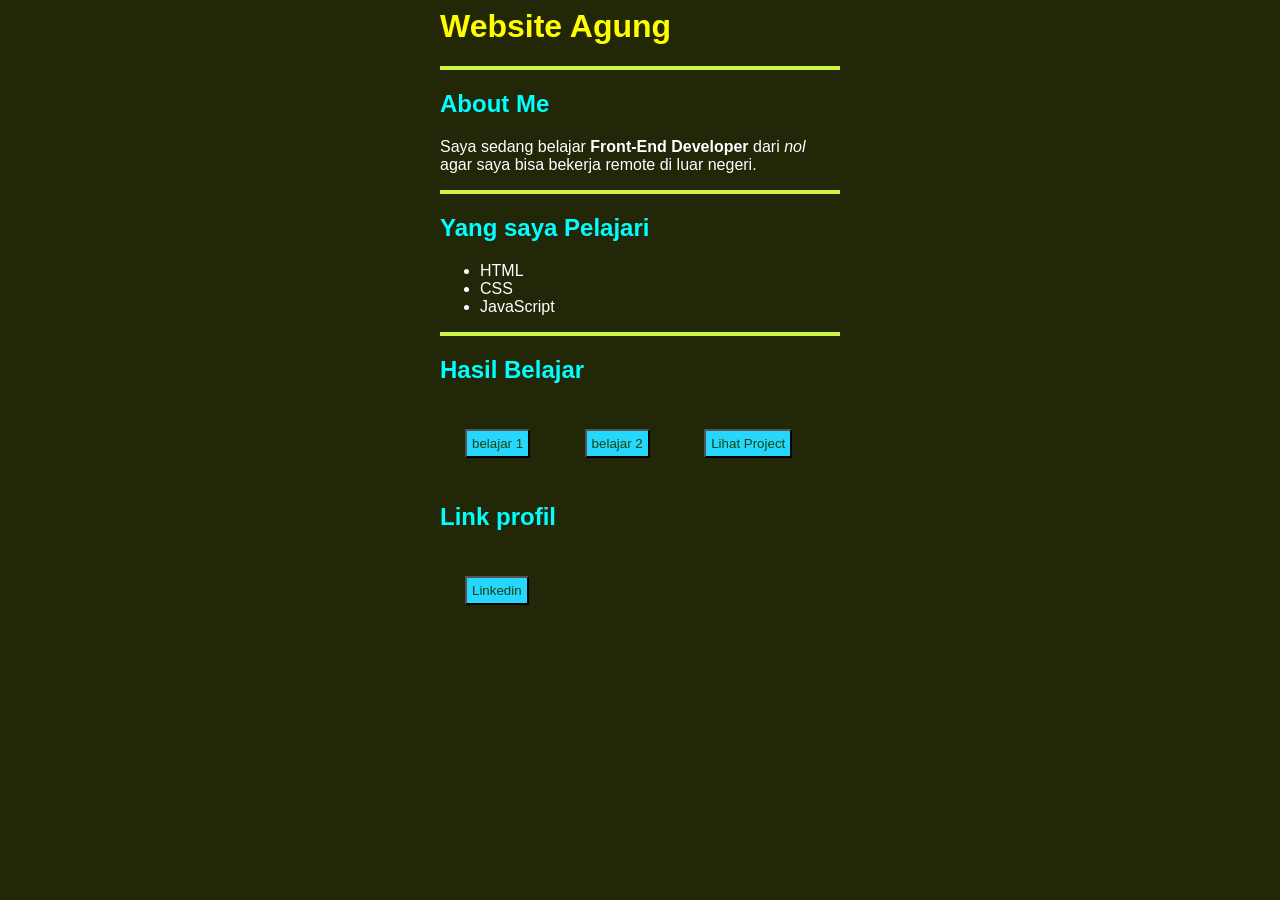
==== index.html @ 0f2c5092 "set bio sebagai homepage" ====
<html><head>
	<title> Website Agung</title>
	<style>
		body {
			background-color: rgb(34, 39, 8);
			color: white;
			font-family: arial,sans-serif;
		}
		.container {
    max-width: 400px;
    margin: auto;
		}
		h1 {
			color: yellow;
		}
		h2 { 
			color: cyan;
		}
		button {
			background-color: rgb(37, 215, 255);
			color: rgb(35, 35, 37);
			padding: 5px;
			margin: 25px;
		}
		hr {
			border: 2px solid rgb(204, 245, 66);
		}
		a {
			color: rgb(23, 67, 8);
			text-decoration: none;
		}
	</style>
</head>
<body>
	<div class="container">
	<h1> Website Agung</h1>
	<hr>
	<h2> About Me</h2>
	<p> 
		Saya sedang belajar <b>Front-End Developer</b> dari <i>nol</i> <br>
    agar saya bisa bekerja remote di luar negeri.
	</p>	
<hr>
<h2>Yang saya Pelajari</h2>
<ul>
	<li>HTML</li>
	<li>CSS</li>
	<li>JavaScript</li>
</ul>
<hr>
<h2> Hasil Belajar</h2>
<button> <a href="index.html" target="_blank">belajar 1 </a>
</a> </button>
<button> <a href="list.html" target="_blank">belajar 2 </a>
</a> </button>
<button> <a href="project.html" target="_blank">Lihat Project </a>
</a> </button>
<h2> Link profil</h2>
<button> <a href="https://www.linkedin.com/in/agung-nur-iman-21a3a687/" target="_blank"> Linkedin</a> </button>
	 
	</div>

</body></html>
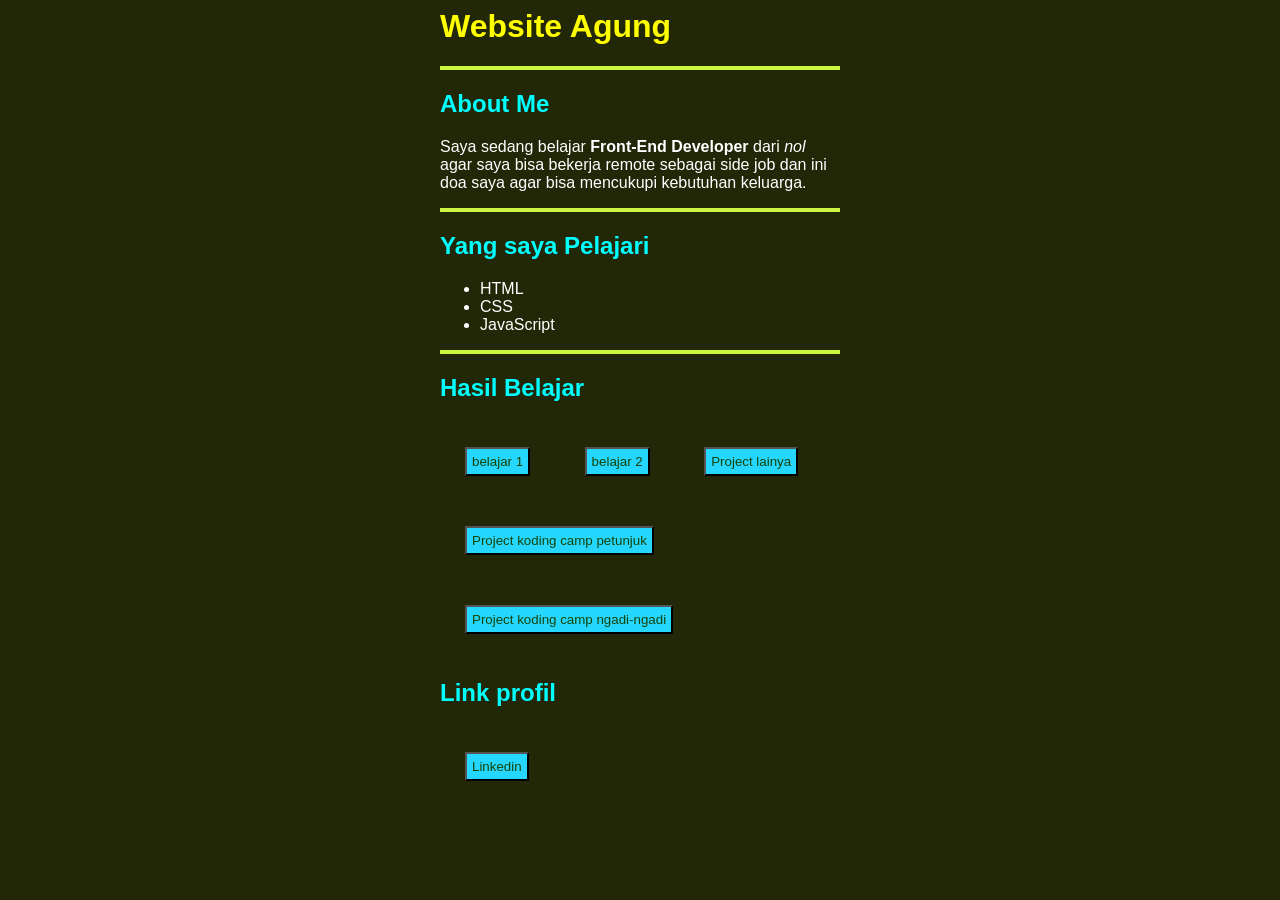
==== commit 2eff3f73: "feat(bio): update personal bio and add project links - Update about me section with expanded career " ====
--- a/index.html
+++ b/index.html
@@ -38,7 +38,7 @@
 	<h2> About Me</h2>
 	<p> 
 		Saya sedang belajar <b>Front-End Developer</b> dari <i>nol</i> <br>
-    agar saya bisa bekerja remote di luar negeri.
+    agar saya bisa bekerja remote sebagai side job dan ini doa saya agar bisa mencukupi kebutuhan keluarga.
 	</p>	
 <hr>
 <h2>Yang saya Pelajari</h2>
@@ -49,11 +49,15 @@
 </ul>
 <hr>
 <h2> Hasil Belajar</h2>
-<button> <a href="index.html" target="_blank">belajar 1 </a>
+<button> <a href="belajar 1.html" target="_blank">belajar 1 </a>
 </a> </button>
 <button> <a href="list.html" target="_blank">belajar 2 </a>
 </a> </button>
-<button> <a href="project.html" target="_blank">Lihat Project </a>
+<button> <a href="project2.html" target="_blank">Project lainya</a>
+</a> </button>
+<button> <a href="project.html" target="_blank">Project koding camp petunjuk </a>
+</a> </button>
+<button> <a href="https://agungnuriman-94.github.io/codingcamp-27apr26-agungni/" target="_blank">Project koding camp ngadi-ngadi </a>
 </a> </button>
 <h2> Link profil</h2>
 <button> <a href="https://www.linkedin.com/in/agung-nur-iman-21a3a687/" target="_blank"> Linkedin</a> </button>
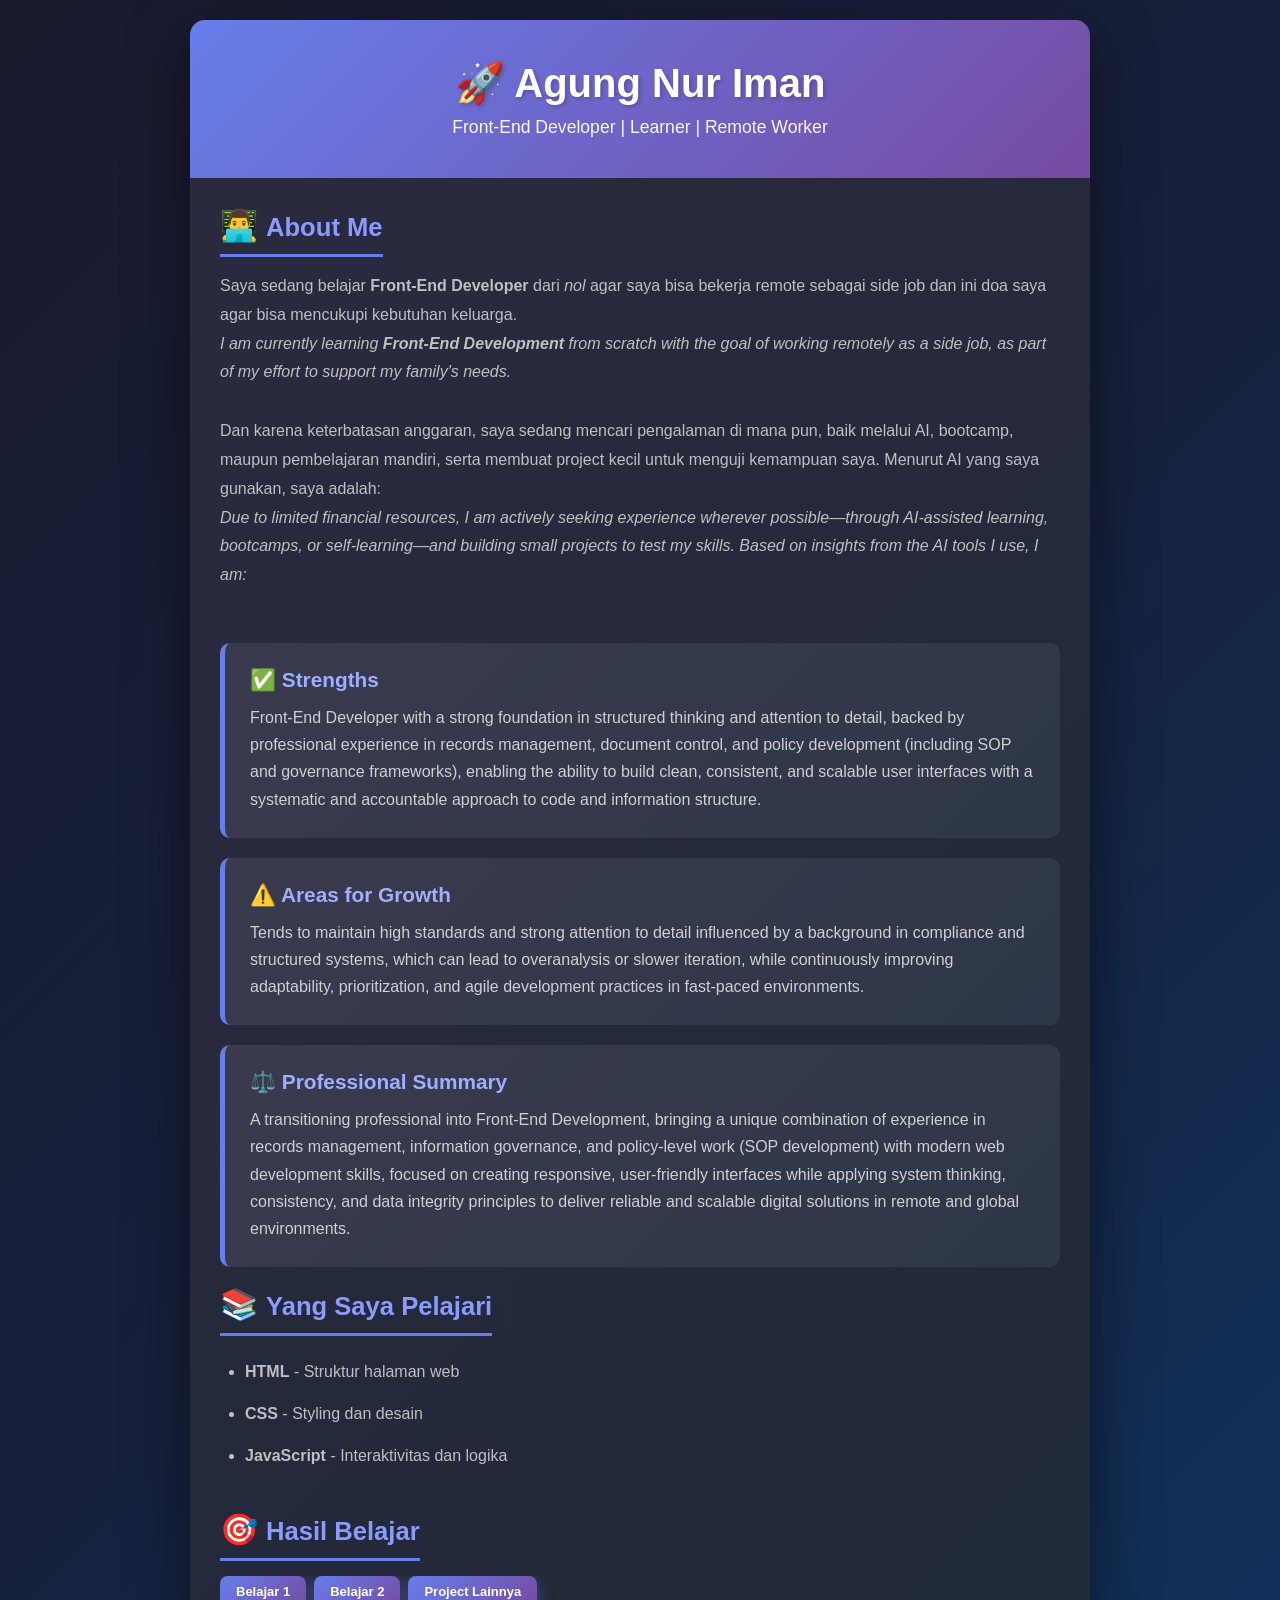
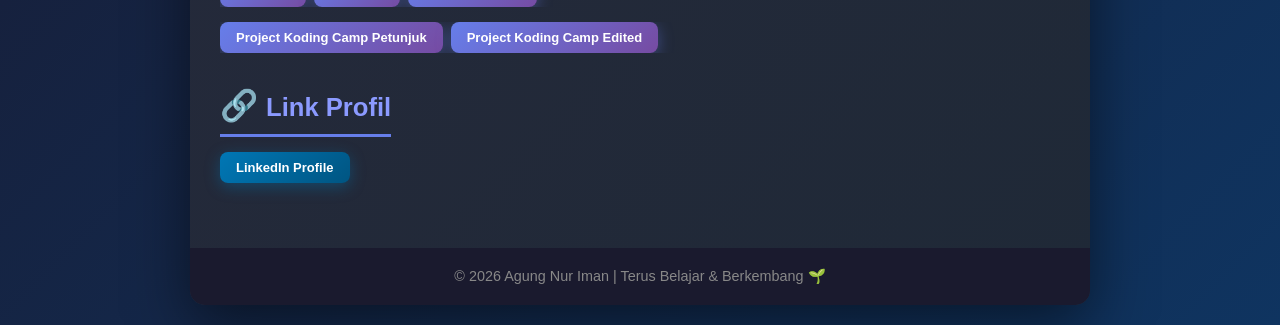
==== commit c3919d68: "feat(bio): redesign homepage with modern UI and enhanced styling - Restructure index.html with seman" ====
--- a/index.html
+++ b/index.html
@@ -1,67 +1,271 @@
-<html><head>
-	<title> Website Agung</title>
+<!DOCTYPE html>
+<html lang="id">
+<head>
+	<meta charset="UTF-8">
+	<meta name="viewport" content="width=device-width, initial-scale=1.0">
+	<title>Agung Nur Iman - Front-End Developer</title>
 	<style>
+		* {
+			margin: 0;
+			padding: 0;
+			box-sizing: border-box;
+		}
+		
 		body {
-			background-color: rgb(34, 39, 8);
+			background: linear-gradient(135deg, #1a1a2e 0%, #16213e 50%, #0f3460 100%);
+			color: #e0e0e0;
+			font-family: 'Segoe UI', Tahoma, Geneva, Verdana, sans-serif;
+			padding: 20px;
+			min-height: 100vh;
+		}
+		
+		main {
+			max-width: 900px;
+			margin: auto;
+			background: linear-gradient(135deg, #2a2a3e 0%, #1f2937 100%);
+			border-radius: 15px;
+			box-shadow: 0 20px 60px rgba(0, 0, 0, 0.5);
+			overflow: hidden;
+		}
+		
+		header {
+			background: linear-gradient(135deg, #667eea 0%, #764ba2 100%);
 			color: white;
-			font-family: arial,sans-serif;
-		}
-		.container {
-    max-width: 400px;
-    margin: auto;
-		}
-		h1 {
-			color: yellow;
-		}
-		h2 { 
-			color: cyan;
-		}
+			padding: 40px 30px;
+			text-align: center;
+		}
+		
+		header h1 {
+			font-size: 2.5em;
+			margin-bottom: 10px;
+			text-shadow: 2px 2px 4px rgba(0, 0, 0, 0.2);
+		}
+		
+		header p {
+			font-size: 1.1em;
+			opacity: 0.95;
+		}
+		
+		article {
+			padding: 30px;
+		}
+		
+		section {
+			margin-bottom: 35px;
+		}
+		
+		section h2 {
+			color: #8b9aff;
+			font-size: 1.6em;
+			margin-bottom: 15px;
+			padding-bottom: 10px;
+			border-bottom: 3px solid #667eea;
+			display: inline-block;
+		}
+		
+		section p {
+			line-height: 1.8;
+			color: #c0c0c0;
+			margin-bottom: 12px;
+		}
+		
+		aside {
+			background: linear-gradient(135deg, #3a3a4e 0%, #2d3748 100%);
+			padding: 25px;
+			border-radius: 10px;
+			margin-bottom: 20px;
+			border-left: 5px solid #667eea;
+		}
+		
+		aside h3 {
+			color: #a0aeff;
+			margin-bottom: 12px;
+			font-size: 1.3em;
+		}
+		
+		aside p {
+			color: #d0d0d0;
+			line-height: 1.7;
+		}
+		
+		ul {
+			margin-left: 25px;
+			line-height: 2;
+		}
+		
+		ul li {
+			color: #c0c0c0;
+			padding: 5px 0;
+		}
+		
+		nav {
+			margin-bottom: 15px;
+			display: flex;
+			flex-wrap: nowrap;
+			gap: 8px;
+			overflow-x: auto;
+		}
+		
 		button {
-			background-color: rgb(37, 215, 255);
-			color: rgb(35, 35, 37);
-			padding: 5px;
-			margin: 25px;
-		}
-		hr {
-			border: 2px solid rgb(204, 245, 66);
-		}
-		a {
-			color: rgb(23, 67, 8);
+			background: linear-gradient(135deg, #667eea 0%, #764ba2 100%);
+			color: white;
+			padding: 8px 16px;
+			border: none;
+			border-radius: 8px;
+			cursor: pointer;
+			font-size: 13px;
+			font-weight: 600;
+			transition: all 0.3s ease;
+			box-shadow: 0 4px 15px rgba(102, 126, 234, 0.4);
+			white-space: nowrap;
+			flex-shrink: 0;
+		}
+		
+		button:hover {
+			transform: translateY(-2px);
+			box-shadow: 0 6px 20px rgba(102, 126, 234, 0.6);
+		}
+		
+		button:active {
+			transform: translateY(0);
+		}
+		
+		button a {
+			color: white;
 			text-decoration: none;
+			display: block;
+		}
+		
+		.linkedin-btn {
+			background: linear-gradient(135deg, #0077b5 0%, #005582 100%);
+			box-shadow: 0 4px 15px rgba(0, 119, 181, 0.4);
+		}
+		
+		.linkedin-btn:hover {
+			box-shadow: 0 6px 20px rgba(0, 119, 181, 0.6);
+		}
+		
+		.emoji {
+			font-size: 1.2em;
+			margin-right: 8px;
+		}
+		
+		footer {
+			background: #1a1a2e;
+			padding: 20px;
+			text-align: center;
+			color: #888;
+			font-size: 0.9em;
+		}
+		
+		/* Mobile responsive */
+		@media (max-width: 768px) {
+			body {
+				padding: 10px;
+			}
+			
+			header {
+				padding: 30px 20px;
+			}
+			
+			header h1 {
+				font-size: 1.8em;
+			}
+			
+			article {
+				padding: 20px;
+			}
+			
+			section h2 {
+				font-size: 1.3em;
+			}
+			
+			nav {
+				flex-wrap: wrap;
+			}
+			
+			button {
+				font-size: 12px;
+				padding: 8px 12px;
+			}
 		}
 	</style>
 </head>
 <body>
-	<div class="container">
-	<h1> Website Agung</h1>
-	<hr>
-	<h2> About Me</h2>
-	<p> 
-		Saya sedang belajar <b>Front-End Developer</b> dari <i>nol</i> <br>
-    agar saya bisa bekerja remote sebagai side job dan ini doa saya agar bisa mencukupi kebutuhan keluarga.
-	</p>	
-<hr>
-<h2>Yang saya Pelajari</h2>
-<ul>
-	<li>HTML</li>
-	<li>CSS</li>
-	<li>JavaScript</li>
-</ul>
-<hr>
-<h2> Hasil Belajar</h2>
-<button> <a href="belajar 1.html" target="_blank">belajar 1 </a>
-</a> </button>
-<button> <a href="list.html" target="_blank">belajar 2 </a>
-</a> </button>
-<button> <a href="project2.html" target="_blank">Project lainya</a>
-</a> </button>
-<button> <a href="project.html" target="_blank">Project koding camp petunjuk </a>
-</a> </button>
-<button> <a href="https://agungnuriman-94.github.io/codingcamp-27apr26-agungni/" target="_blank">Project koding camp ngadi-ngadi </a>
-</a> </button>
-<h2> Link profil</h2>
-<button> <a href="https://www.linkedin.com/in/agung-nur-iman-21a3a687/" target="_blank"> Linkedin</a> </button>
-	 
-	</div>
-
-</body></html>+	<main>
+		<header>
+			<h1>🚀 Agung Nur Iman</h1>
+			<p>Front-End Developer | Learner | Remote Worker</p>
+		</header>
+		
+		<article>
+			<section>
+				<h2><span class="emoji">👨‍💻</span>About Me</h2>
+				<p>
+					Saya sedang belajar <b>Front-End Developer</b> dari <i>nol</i> agar saya bisa bekerja remote sebagai side job dan ini doa saya agar bisa mencukupi kebutuhan keluarga. <br>
+					<i>I am currently learning <b>Front-End Development</b> from <i>scratch</i> with the goal of working remotely as a side job, as part of my effort to support my family's needs.</i>
+				</p>
+				<br>
+				<p>
+					Dan karena keterbatasan anggaran, saya sedang mencari pengalaman di mana pun, baik melalui AI, bootcamp, maupun pembelajaran mandiri, serta membuat project kecil untuk menguji kemampuan saya. Menurut AI yang saya gunakan, saya adalah: <br>
+					<i>Due to limited financial resources, I am actively seeking experience wherever possible—through AI-assisted learning, bootcamps, or self-learning—and building small projects to test my skills. Based on insights from the AI tools I use, I am:</i>
+				</p>
+			</section>
+			<br>
+			
+			<aside>
+				<h3>✅ Strengths</h3>
+				<p>
+					Front-End Developer with a strong foundation in structured thinking and attention to detail, backed by professional experience in records management, document control, and policy development (including SOP and governance frameworks), enabling the ability to build clean, consistent, and scalable user interfaces with a systematic and accountable approach to code and information structure.
+				</p>
+			</aside>
+			
+			<aside>
+				<h3>⚠️ Areas for Growth</h3>
+				<p>
+					Tends to maintain high standards and strong attention to detail influenced by a background in compliance and structured systems, which can lead to overanalysis or slower iteration, while continuously improving adaptability, prioritization, and agile development practices in fast-paced environments.
+				</p>
+			</aside>
+			
+			<aside>
+				<h3>⚖️ Professional Summary</h3>
+				<p>
+					A transitioning professional into Front-End Development, bringing a unique combination of experience in records management, information governance, and policy-level work (SOP development) with modern web development skills, focused on creating responsive, user-friendly interfaces while applying system thinking, consistency, and data integrity principles to deliver reliable and scalable digital solutions in remote and global environments.
+				</p>
+			</aside>
+			
+			<section>
+				<h2><span class="emoji">📚</span>Yang Saya Pelajari</h2>
+				<ul>
+					<li><b>HTML</b> - Struktur halaman web</li>
+					<li><b>CSS</b> - Styling dan desain</li>
+					<li><b>JavaScript</b> - Interaktivitas dan logika</li>
+				</ul>
+			</section>
+			
+			<section>
+				<h2><span class="emoji">🎯</span>Hasil Belajar</h2>
+				<nav>
+					<button><a href="belajar 1.html" target="_blank">Belajar 1</a></button>
+					<button><a href="list.html" target="_blank">Belajar 2</a></button>
+					<button><a href="project2.html" target="_blank">Project Lainnya</a></button>
+				</nav>
+				<nav>
+					<button><a href="project.html" target="_blank">Project Koding Camp Petunjuk</a></button>
+					<button><a href="https://agungnuriman-94.github.io/codingcamp-27apr26-agungni/" target="_blank">Project Koding Camp Edited</a></button>
+				</nav>
+			</section>
+			
+			<section>
+				<h2><span class="emoji">🔗</span>Link Profil</h2>
+				<br>
+				<button class="linkedin-btn"><a href="https://www.linkedin.com/in/agung-nur-iman-21a3a687/" target="_blank">LinkedIn Profile</a></button>
+			</section>
+		</article>
+		
+		<footer>
+			<p>© 2026 Agung Nur Iman | Terus Belajar & Berkembang 🌱</p>
+		</footer>
+	</main>
+</body>
+</html>
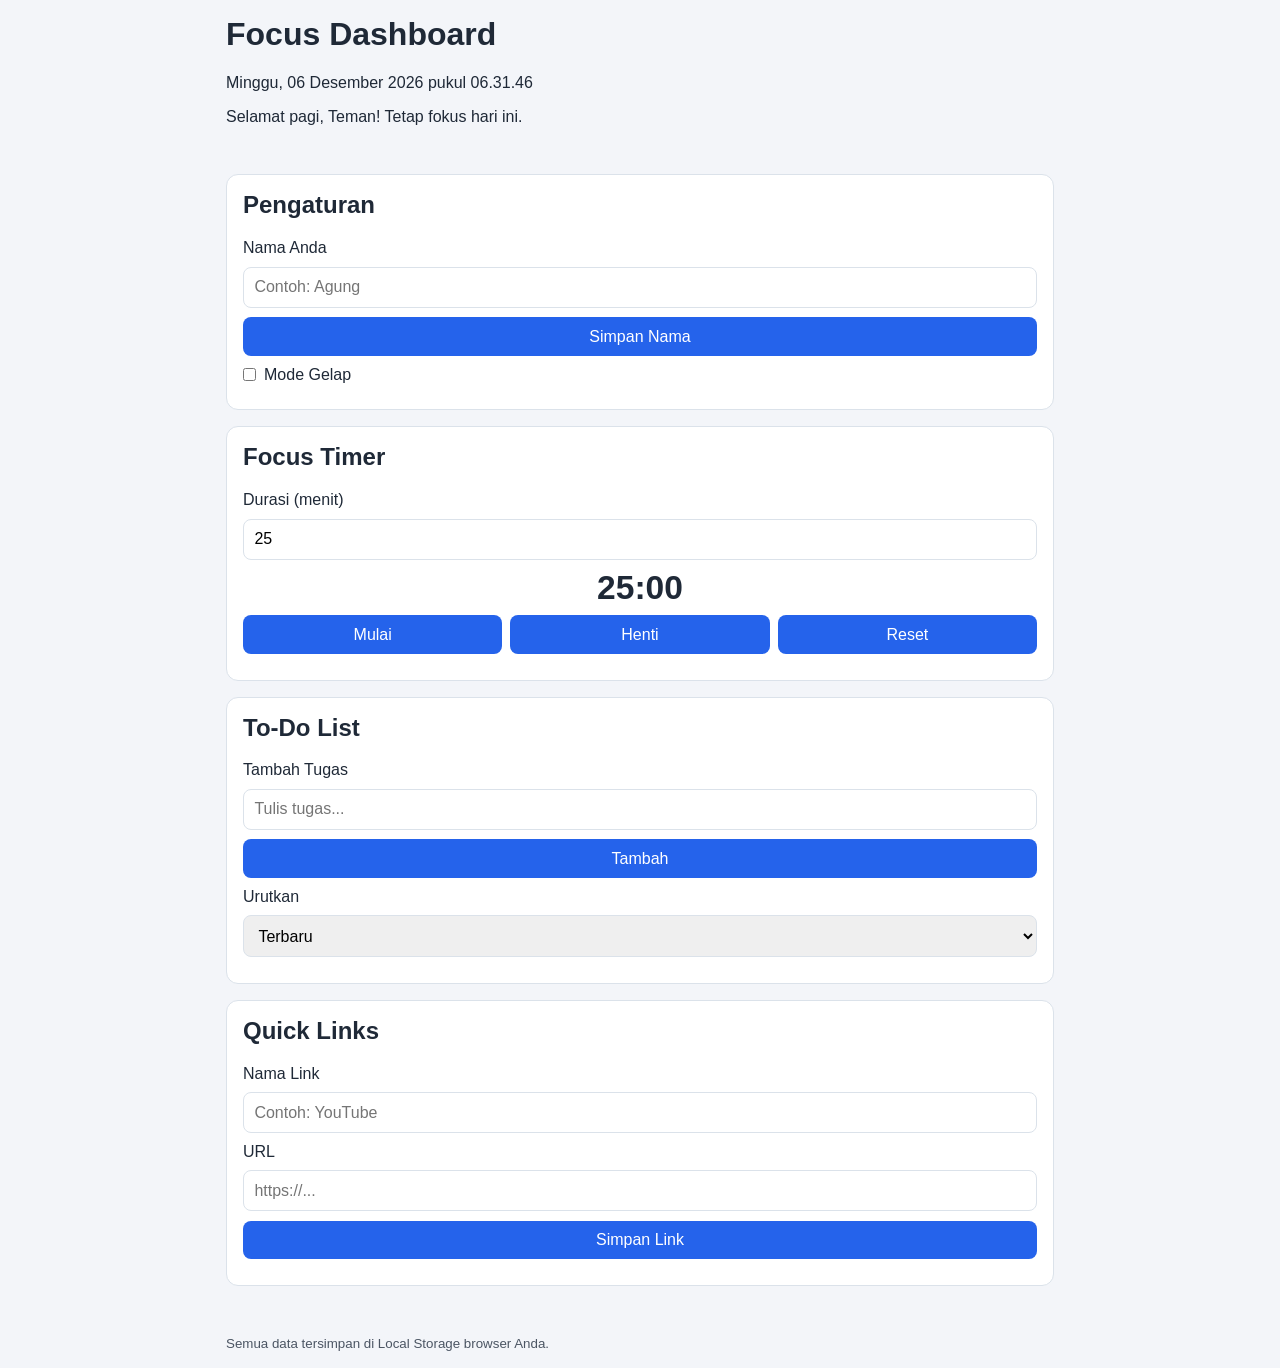
==== commit 473e8be6: "Build single-file CSS/JS focus dashboard MVP" ====
--- a/index.html
+++ b/index.html
@@ -1,271 +1,75 @@
 <!DOCTYPE html>
 <html lang="id">
 <head>
-	<meta charset="UTF-8">
-	<meta name="viewport" content="width=device-width, initial-scale=1.0">
-	<title>Agung Nur Iman - Front-End Developer</title>
-	<style>
-		* {
-			margin: 0;
-			padding: 0;
-			box-sizing: border-box;
-		}
-		
-		body {
-			background: linear-gradient(135deg, #1a1a2e 0%, #16213e 50%, #0f3460 100%);
-			color: #e0e0e0;
-			font-family: 'Segoe UI', Tahoma, Geneva, Verdana, sans-serif;
-			padding: 20px;
-			min-height: 100vh;
-		}
-		
-		main {
-			max-width: 900px;
-			margin: auto;
-			background: linear-gradient(135deg, #2a2a3e 0%, #1f2937 100%);
-			border-radius: 15px;
-			box-shadow: 0 20px 60px rgba(0, 0, 0, 0.5);
-			overflow: hidden;
-		}
-		
-		header {
-			background: linear-gradient(135deg, #667eea 0%, #764ba2 100%);
-			color: white;
-			padding: 40px 30px;
-			text-align: center;
-		}
-		
-		header h1 {
-			font-size: 2.5em;
-			margin-bottom: 10px;
-			text-shadow: 2px 2px 4px rgba(0, 0, 0, 0.2);
-		}
-		
-		header p {
-			font-size: 1.1em;
-			opacity: 0.95;
-		}
-		
-		article {
-			padding: 30px;
-		}
-		
-		section {
-			margin-bottom: 35px;
-		}
-		
-		section h2 {
-			color: #8b9aff;
-			font-size: 1.6em;
-			margin-bottom: 15px;
-			padding-bottom: 10px;
-			border-bottom: 3px solid #667eea;
-			display: inline-block;
-		}
-		
-		section p {
-			line-height: 1.8;
-			color: #c0c0c0;
-			margin-bottom: 12px;
-		}
-		
-		aside {
-			background: linear-gradient(135deg, #3a3a4e 0%, #2d3748 100%);
-			padding: 25px;
-			border-radius: 10px;
-			margin-bottom: 20px;
-			border-left: 5px solid #667eea;
-		}
-		
-		aside h3 {
-			color: #a0aeff;
-			margin-bottom: 12px;
-			font-size: 1.3em;
-		}
-		
-		aside p {
-			color: #d0d0d0;
-			line-height: 1.7;
-		}
-		
-		ul {
-			margin-left: 25px;
-			line-height: 2;
-		}
-		
-		ul li {
-			color: #c0c0c0;
-			padding: 5px 0;
-		}
-		
-		nav {
-			margin-bottom: 15px;
-			display: flex;
-			flex-wrap: nowrap;
-			gap: 8px;
-			overflow-x: auto;
-		}
-		
-		button {
-			background: linear-gradient(135deg, #667eea 0%, #764ba2 100%);
-			color: white;
-			padding: 8px 16px;
-			border: none;
-			border-radius: 8px;
-			cursor: pointer;
-			font-size: 13px;
-			font-weight: 600;
-			transition: all 0.3s ease;
-			box-shadow: 0 4px 15px rgba(102, 126, 234, 0.4);
-			white-space: nowrap;
-			flex-shrink: 0;
-		}
-		
-		button:hover {
-			transform: translateY(-2px);
-			box-shadow: 0 6px 20px rgba(102, 126, 234, 0.6);
-		}
-		
-		button:active {
-			transform: translateY(0);
-		}
-		
-		button a {
-			color: white;
-			text-decoration: none;
-			display: block;
-		}
-		
-		.linkedin-btn {
-			background: linear-gradient(135deg, #0077b5 0%, #005582 100%);
-			box-shadow: 0 4px 15px rgba(0, 119, 181, 0.4);
-		}
-		
-		.linkedin-btn:hover {
-			box-shadow: 0 6px 20px rgba(0, 119, 181, 0.6);
-		}
-		
-		.emoji {
-			font-size: 1.2em;
-			margin-right: 8px;
-		}
-		
-		footer {
-			background: #1a1a2e;
-			padding: 20px;
-			text-align: center;
-			color: #888;
-			font-size: 0.9em;
-		}
-		
-		/* Mobile responsive */
-		@media (max-width: 768px) {
-			body {
-				padding: 10px;
-			}
-			
-			header {
-				padding: 30px 20px;
-			}
-			
-			header h1 {
-				font-size: 1.8em;
-			}
-			
-			article {
-				padding: 20px;
-			}
-			
-			section h2 {
-				font-size: 1.3em;
-			}
-			
-			nav {
-				flex-wrap: wrap;
-			}
-			
-			button {
-				font-size: 12px;
-				padding: 8px 12px;
-			}
-		}
-	</style>
+  <meta charset="UTF-8">
+  <meta name="viewport" content="width=device-width, initial-scale=1.0">
+  <title>Focus Dashboard</title>
+  <link rel="stylesheet" href="css/style.css">
 </head>
 <body>
-	<main>
-		<header>
-			<h1>🚀 Agung Nur Iman</h1>
-			<p>Front-End Developer | Learner | Remote Worker</p>
-		</header>
-		
-		<article>
-			<section>
-				<h2><span class="emoji">👨‍💻</span>About Me</h2>
-				<p>
-					Saya sedang belajar <b>Front-End Developer</b> dari <i>nol</i> agar saya bisa bekerja remote sebagai side job dan ini doa saya agar bisa mencukupi kebutuhan keluarga. <br>
-					<i>I am currently learning <b>Front-End Development</b> from <i>scratch</i> with the goal of working remotely as a side job, as part of my effort to support my family's needs.</i>
-				</p>
-				<br>
-				<p>
-					Dan karena keterbatasan anggaran, saya sedang mencari pengalaman di mana pun, baik melalui AI, bootcamp, maupun pembelajaran mandiri, serta membuat project kecil untuk menguji kemampuan saya. Menurut AI yang saya gunakan, saya adalah: <br>
-					<i>Due to limited financial resources, I am actively seeking experience wherever possible—through AI-assisted learning, bootcamps, or self-learning—and building small projects to test my skills. Based on insights from the AI tools I use, I am:</i>
-				</p>
-			</section>
-			<br>
-			
-			<aside>
-				<h3>✅ Strengths</h3>
-				<p>
-					Front-End Developer with a strong foundation in structured thinking and attention to detail, backed by professional experience in records management, document control, and policy development (including SOP and governance frameworks), enabling the ability to build clean, consistent, and scalable user interfaces with a systematic and accountable approach to code and information structure.
-				</p>
-			</aside>
-			
-			<aside>
-				<h3>⚠️ Areas for Growth</h3>
-				<p>
-					Tends to maintain high standards and strong attention to detail influenced by a background in compliance and structured systems, which can lead to overanalysis or slower iteration, while continuously improving adaptability, prioritization, and agile development practices in fast-paced environments.
-				</p>
-			</aside>
-			
-			<aside>
-				<h3>⚖️ Professional Summary</h3>
-				<p>
-					A transitioning professional into Front-End Development, bringing a unique combination of experience in records management, information governance, and policy-level work (SOP development) with modern web development skills, focused on creating responsive, user-friendly interfaces while applying system thinking, consistency, and data integrity principles to deliver reliable and scalable digital solutions in remote and global environments.
-				</p>
-			</aside>
-			
-			<section>
-				<h2><span class="emoji">📚</span>Yang Saya Pelajari</h2>
-				<ul>
-					<li><b>HTML</b> - Struktur halaman web</li>
-					<li><b>CSS</b> - Styling dan desain</li>
-					<li><b>JavaScript</b> - Interaktivitas dan logika</li>
-				</ul>
-			</section>
-			
-			<section>
-				<h2><span class="emoji">🎯</span>Hasil Belajar</h2>
-				<nav>
-					<button><a href="belajar 1.html" target="_blank">Belajar 1</a></button>
-					<button><a href="list.html" target="_blank">Belajar 2</a></button>
-					<button><a href="project2.html" target="_blank">Project Lainnya</a></button>
-				</nav>
-				<nav>
-					<button><a href="project.html" target="_blank">Project Koding Camp Petunjuk</a></button>
-					<button><a href="https://agungnuriman-94.github.io/codingcamp-27apr26-agungni/" target="_blank">Project Koding Camp Edited</a></button>
-				</nav>
-			</section>
-			
-			<section>
-				<h2><span class="emoji">🔗</span>Link Profil</h2>
-				<br>
-				<button class="linkedin-btn"><a href="https://www.linkedin.com/in/agung-nur-iman-21a3a687/" target="_blank">LinkedIn Profile</a></button>
-			</section>
-		</article>
-		
-		<footer>
-			<p>© 2026 Agung Nur Iman | Terus Belajar & Berkembang 🌱</p>
-		</footer>
-	</main>
+  <header>
+    <h1>Focus Dashboard</h1>
+    <p id="tanggal-waktu" aria-live="polite"></p>
+    <p id="sapaan" aria-live="polite"></p>
+  </header>
+
+  <main>
+    <section aria-labelledby="judul-pengaturan">
+      <h2 id="judul-pengaturan">Pengaturan</h2>
+      <label for="nama-pengguna">Nama Anda</label>
+      <input id="nama-pengguna" type="text" placeholder="Contoh: Agung" maxlength="40">
+      <button id="simpan-nama" type="button">Simpan Nama</button>
+
+      <label class="switch" for="mode-toggle">
+        <input id="mode-toggle" type="checkbox">
+        <span>Mode Gelap</span>
+      </label>
+    </section>
+
+    <section aria-labelledby="judul-timer">
+      <h2 id="judul-timer">Focus Timer</h2>
+      <label for="durasi-menit">Durasi (menit)</label>
+      <input id="durasi-menit" type="number" min="1" max="120" value="25">
+      <p id="tampilan-timer" aria-live="polite">25:00</p>
+      <menu>
+        <li><button id="mulai-timer" type="button">Mulai</button></li>
+        <li><button id="henti-timer" type="button">Henti</button></li>
+        <li><button id="reset-timer" type="button">Reset</button></li>
+      </menu>
+    </section>
+
+    <section aria-labelledby="judul-todo">
+      <h2 id="judul-todo">To-Do List</h2>
+      <label for="input-tugas">Tambah Tugas</label>
+      <input id="input-tugas" type="text" placeholder="Tulis tugas...">
+      <button id="tambah-tugas" type="button">Tambah</button>
+
+      <label for="urutkan-tugas">Urutkan</label>
+      <select id="urutkan-tugas">
+        <option value="baru">Terbaru</option>
+        <option value="lama">Terlama</option>
+        <option value="az">A-Z</option>
+        <option value="selesai">Status Selesai</option>
+      </select>
+
+      <ul id="daftar-tugas"></ul>
+    </section>
+
+    <section aria-labelledby="judul-link">
+      <h2 id="judul-link">Quick Links</h2>
+      <label for="nama-link">Nama Link</label>
+      <input id="nama-link" type="text" placeholder="Contoh: YouTube">
+      <label for="url-link">URL</label>
+      <input id="url-link" type="url" placeholder="https://...">
+      <button id="tambah-link" type="button">Simpan Link</button>
+      <nav id="daftar-link" aria-label="Daftar quick links"></nav>
+    </section>
+  </main>
+
+  <footer>
+    <small>Semua data tersimpan di Local Storage browser Anda.</small>
+  </footer>
+
+  <script src="js/app.js"></script>
 </body>
 </html>
--- a/css/style.css
+++ b/css/style.css
@@ -0,0 +1,93 @@
+:root {
+  --bg: #f3f5f9;
+  --card: #ffffff;
+  --text: #1f2937;
+  --muted: #4b5563;
+  --primary: #2563eb;
+  --danger: #dc2626;
+  --border: #dbe2ea;
+}
+
+body.dark {
+  --bg: #0f172a;
+  --card: #1e293b;
+  --text: #e2e8f0;
+  --muted: #94a3b8;
+  --primary: #60a5fa;
+  --danger: #f87171;
+  --border: #334155;
+}
+
+* { box-sizing: border-box; }
+body {
+  margin: 0;
+  font-family: Arial, Helvetica, sans-serif;
+  background: var(--bg);
+  color: var(--text);
+}
+header, main, footer {
+  max-width: 860px;
+  margin: 0 auto;
+  padding: 1rem;
+}
+section {
+  background: var(--card);
+  border: 1px solid var(--border);
+  border-radius: 12px;
+  padding: 1rem;
+  margin-bottom: 1rem;
+}
+h1, h2 { margin-top: 0; }
+label, input, select, button { display: block; width: 100%; margin-bottom: .6rem; }
+input, select, button {
+  padding: .65rem;
+  border-radius: 8px;
+  border: 1px solid var(--border);
+  font-size: 1rem;
+}
+button {
+  background: var(--primary);
+  color: #fff;
+  border: none;
+  cursor: pointer;
+}
+menu {
+  list-style: none;
+  display: grid;
+  gap: .5rem;
+  padding: 0;
+  margin: .5rem 0 0;
+  grid-template-columns: repeat(3, 1fr);
+}
+#tampilan-timer {
+  font-size: 2.1rem;
+  font-weight: 700;
+  text-align: center;
+  margin: .5rem 0;
+}
+#daftar-tugas { list-style: none; padding: 0; margin: .5rem 0 0; }
+#daftar-tugas li {
+  border: 1px solid var(--border);
+  border-radius: 8px;
+  padding: .6rem;
+  margin-bottom: .5rem;
+}
+#daftar-tugas li[data-done="true"] strong { text-decoration: line-through; color: var(--muted); }
+#daftar-tugas p { margin: 0 0 .5rem; }
+#daftar-tugas menu { grid-template-columns: repeat(3, 1fr); }
+#daftar-link { display: flex; flex-wrap: wrap; gap: .5rem; }
+#daftar-link a {
+  text-decoration: none;
+  background: var(--card);
+  color: var(--text);
+  border: 1px solid var(--border);
+  border-radius: 999px;
+  padding: .45rem .8rem;
+}
+.switch { display: flex; align-items: center; gap: .5rem; }
+.switch input { width: auto; margin: 0; }
+small { color: var(--muted); }
+
+@media (max-width: 600px) {
+  menu { grid-template-columns: 1fr; }
+}
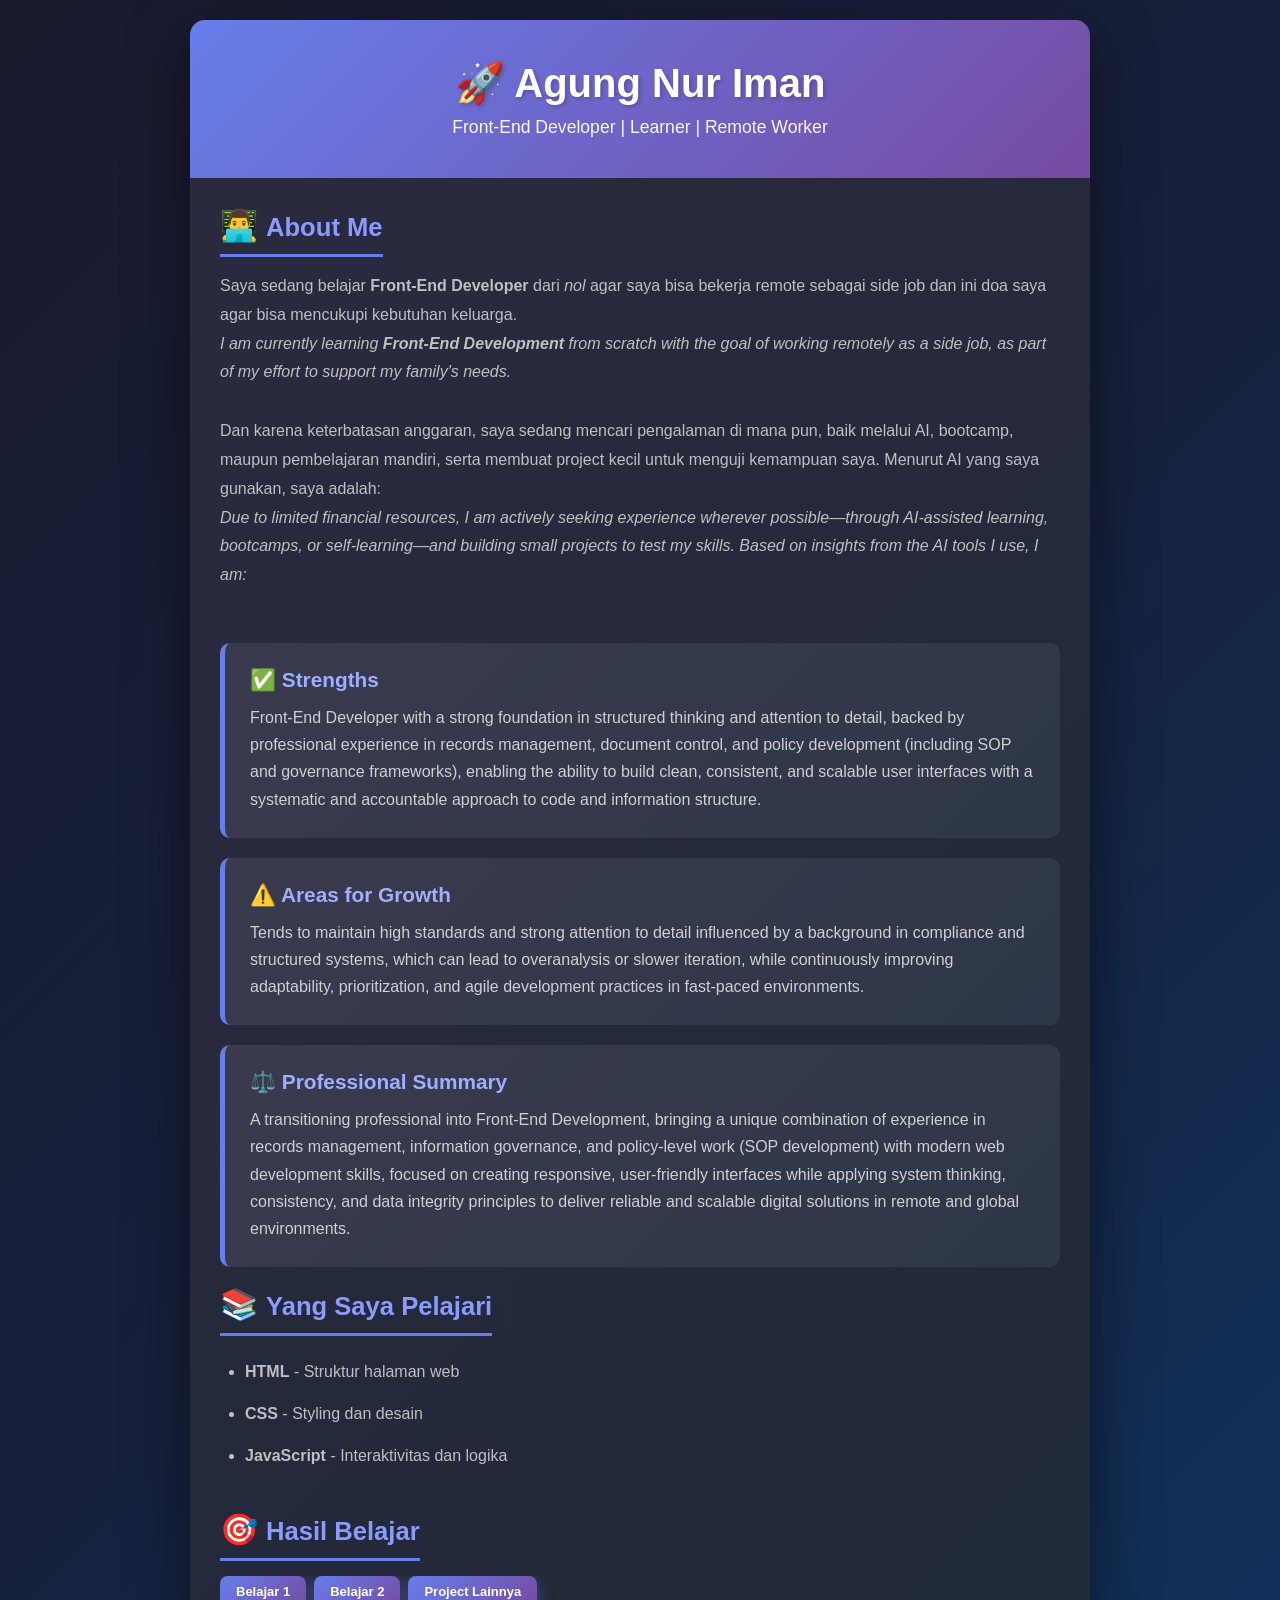
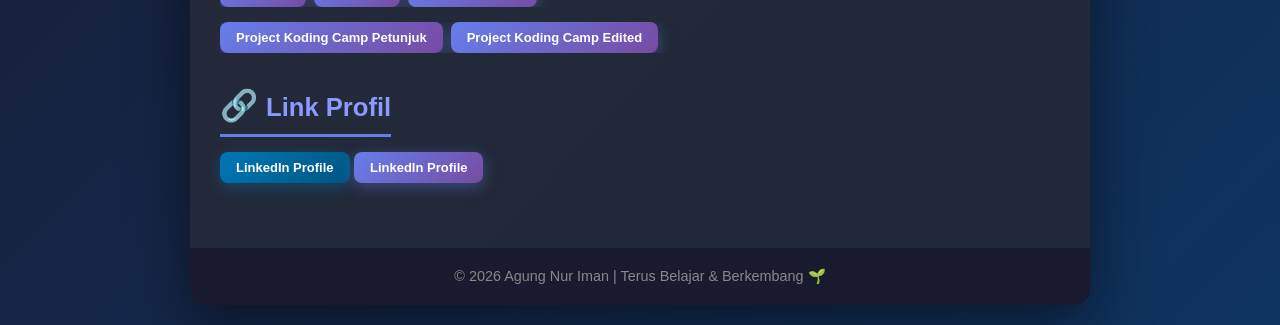
==== commit ce63de76: "style: fix spacing and text inconsistencies across pages - Add extra space in "Struktur  komponen" t" ====
--- a/index.html
+++ b/index.html
@@ -1,75 +1,272 @@
 <!DOCTYPE html>
 <html lang="id">
 <head>
-  <meta charset="UTF-8">
-  <meta name="viewport" content="width=device-width, initial-scale=1.0">
-  <title>Focus Dashboard</title>
-  <link rel="stylesheet" href="css/style.css">
+	<meta charset="UTF-8">
+	<meta name="viewport" content="width=device-width, initial-scale=1.0">
+	<title>Agung Nur Iman - Front-End Developer</title>
+	<style>
+		* {
+			margin: 0;
+			padding: 0;
+			box-sizing: border-box;
+		}
+		
+		body {
+			background: linear-gradient(135deg, #1a1a2e 0%, #16213e 50%, #0f3460 100%);
+			color: #e0e0e0;
+			font-family: 'Segoe UI', Tahoma, Geneva, Verdana, sans-serif;
+			padding: 20px;
+			min-height: 100vh;
+		}
+		
+		main {
+			max-width: 900px;
+			margin: auto;
+			background: linear-gradient(135deg, #2a2a3e 0%, #1f2937 100%);
+			border-radius: 15px;
+			box-shadow: 0 20px 60px rgba(0, 0, 0, 0.5);
+			overflow: hidden;
+		}
+		
+		header {
+			background: linear-gradient(135deg, #667eea 0%, #764ba2 100%);
+			color: white;
+			padding: 40px 30px;
+			text-align: center;
+		}
+		
+		header h1 {
+			font-size: 2.5em;
+			margin-bottom: 10px;
+			text-shadow: 2px 2px 4px rgba(0, 0, 0, 0.2);
+		}
+		
+		header p {
+			font-size: 1.1em;
+			opacity: 0.95;
+		}
+		
+		article {
+			padding: 30px;
+		}
+		
+		section {
+			margin-bottom: 35px;
+		}
+		
+		section h2 {
+			color: #8b9aff;
+			font-size: 1.6em;
+			margin-bottom: 15px;
+			padding-bottom: 10px;
+			border-bottom: 3px solid #667eea;
+			display: inline-block;
+		}
+		
+		section p {
+			line-height: 1.8;
+			color: #c0c0c0;
+			margin-bottom: 12px;
+		}
+		
+		aside {
+			background: linear-gradient(135deg, #3a3a4e 0%, #2d3748 100%);
+			padding: 25px;
+			border-radius: 10px;
+			margin-bottom: 20px;
+			border-left: 5px solid #667eea;
+		}
+		
+		aside h3 {
+			color: #a0aeff;
+			margin-bottom: 12px;
+			font-size: 1.3em;
+		}
+		
+		aside p {
+			color: #d0d0d0;
+			line-height: 1.7;
+		}
+		
+		ul {
+			margin-left: 25px;
+			line-height: 2;
+		}
+		
+		ul li {
+			color: #c0c0c0;
+			padding: 5px 0;
+		}
+		
+		nav {
+			margin-bottom: 15px;
+			display: flex;
+			flex-wrap: nowrap;
+			gap: 8px;
+			overflow-x: auto;
+		}
+		
+		button {
+			background: linear-gradient(135deg, #667eea 0%, #764ba2 100%);
+			color: white;
+			padding: 8px 16px;
+			border: none;
+			border-radius: 8px;
+			cursor: pointer;
+			font-size: 13px;
+			font-weight: 600;
+			transition: all 0.3s ease;
+			box-shadow: 0 4px 15px rgba(102, 126, 234, 0.4);
+			white-space: nowrap;
+			flex-shrink: 0;
+		}
+		
+		button:hover {
+			transform: translateY(-2px);
+			box-shadow: 0 6px 20px rgba(102, 126, 234, 0.6);
+		}
+		
+		button:active {
+			transform: translateY(0);
+		}
+		
+		button a {
+			color: white;
+			text-decoration: none;
+			display: block;
+		}
+		
+		.linkedin-btn {
+			background: linear-gradient(135deg, #0077b5 0%, #005582 100%);
+			box-shadow: 0 4px 15px rgba(0, 119, 181, 0.4);
+		}
+		
+		.linkedin-btn:hover {
+			box-shadow: 0 6px 20px rgba(0, 119, 181, 0.6);
+		}
+		
+		.emoji {
+			font-size: 1.2em;
+			margin-right: 8px;
+		}
+		
+		footer {
+			background: #1a1a2e;
+			padding: 20px;
+			text-align: center;
+			color: #888;
+			font-size: 0.9em;
+		}
+		
+		/* Mobile responsive */
+		@media (max-width: 768px) {
+			body {
+				padding: 10px;
+			}
+			
+			header {
+				padding: 30px 20px;
+			}
+			
+			header h1 {
+				font-size: 1.8em;
+			}
+			
+			article {
+				padding: 20px;
+			}
+			
+			section h2 {
+				font-size: 1.3em;
+			}
+			
+			nav {
+				flex-wrap: wrap;
+			}
+			
+			button {
+				font-size: 12px;
+				padding: 8px 12px;
+			}
+		}
+	</style>
 </head>
 <body>
-  <header>
-    <h1>Focus Dashboard</h1>
-    <p id="tanggal-waktu" aria-live="polite"></p>
-    <p id="sapaan" aria-live="polite"></p>
-  </header>
-
-  <main>
-    <section aria-labelledby="judul-pengaturan">
-      <h2 id="judul-pengaturan">Pengaturan</h2>
-      <label for="nama-pengguna">Nama Anda</label>
-      <input id="nama-pengguna" type="text" placeholder="Contoh: Agung" maxlength="40">
-      <button id="simpan-nama" type="button">Simpan Nama</button>
-
-      <label class="switch" for="mode-toggle">
-        <input id="mode-toggle" type="checkbox">
-        <span>Mode Gelap</span>
-      </label>
-    </section>
-
-    <section aria-labelledby="judul-timer">
-      <h2 id="judul-timer">Focus Timer</h2>
-      <label for="durasi-menit">Durasi (menit)</label>
-      <input id="durasi-menit" type="number" min="1" max="120" value="25">
-      <p id="tampilan-timer" aria-live="polite">25:00</p>
-      <menu>
-        <li><button id="mulai-timer" type="button">Mulai</button></li>
-        <li><button id="henti-timer" type="button">Henti</button></li>
-        <li><button id="reset-timer" type="button">Reset</button></li>
-      </menu>
-    </section>
-
-    <section aria-labelledby="judul-todo">
-      <h2 id="judul-todo">To-Do List</h2>
-      <label for="input-tugas">Tambah Tugas</label>
-      <input id="input-tugas" type="text" placeholder="Tulis tugas...">
-      <button id="tambah-tugas" type="button">Tambah</button>
-
-      <label for="urutkan-tugas">Urutkan</label>
-      <select id="urutkan-tugas">
-        <option value="baru">Terbaru</option>
-        <option value="lama">Terlama</option>
-        <option value="az">A-Z</option>
-        <option value="selesai">Status Selesai</option>
-      </select>
-
-      <ul id="daftar-tugas"></ul>
-    </section>
-
-    <section aria-labelledby="judul-link">
-      <h2 id="judul-link">Quick Links</h2>
-      <label for="nama-link">Nama Link</label>
-      <input id="nama-link" type="text" placeholder="Contoh: YouTube">
-      <label for="url-link">URL</label>
-      <input id="url-link" type="url" placeholder="https://...">
-      <button id="tambah-link" type="button">Simpan Link</button>
-      <nav id="daftar-link" aria-label="Daftar quick links"></nav>
-    </section>
-  </main>
-
-  <footer>
-    <small>Semua data tersimpan di Local Storage browser Anda.</small>
-  </footer>
-
-  <script src="js/app.js"></script>
+	<main>
+		<header>
+			<h1>🚀 Agung Nur Iman</h1>
+			<p>Front-End Developer | Learner | Remote Worker</p>
+		</header>
+		
+		<article>
+			<section>
+				<h2><span class="emoji">👨‍💻</span>About Me</h2>
+				<p>
+					Saya sedang belajar <b>Front-End Developer</b> dari <i>nol</i> agar saya bisa bekerja remote sebagai side job dan ini doa saya agar bisa mencukupi kebutuhan keluarga. <br>
+					<i>I am currently learning <b>Front-End Development</b> from <i>scratch</i> with the goal of working remotely as a side job, as part of my effort to support my family's needs.</i>
+				</p>
+				<br>
+				<p>
+					Dan karena keterbatasan anggaran, saya sedang mencari pengalaman di mana pun, baik melalui AI, bootcamp, maupun pembelajaran mandiri, serta membuat project kecil untuk menguji kemampuan saya. Menurut AI yang saya gunakan, saya adalah: <br>
+					<i>Due to limited financial resources, I am actively seeking experience wherever possible—through AI-assisted learning, bootcamps, or self-learning—and building small projects to test my skills. Based on insights from the AI tools I use, I am:</i>
+				</p>
+			</section>
+			<br>
+			
+			<aside>
+				<h3>✅ Strengths</h3>
+				<p>
+					Front-End Developer with a strong foundation in structured thinking and attention to detail, backed by professional experience in records management, document control, and policy development (including SOP and governance frameworks), enabling the ability to build clean, consistent, and scalable user interfaces with a systematic and accountable approach to code and information structure.
+				</p>
+			</aside>
+			
+			<aside>
+				<h3>⚠️ Areas for Growth</h3>
+				<p>
+					Tends to maintain high standards and strong attention to detail influenced by a background in compliance and structured systems, which can lead to overanalysis or slower iteration, while continuously improving adaptability, prioritization, and agile development practices in fast-paced environments.
+				</p>
+			</aside>
+			
+			<aside>
+				<h3>⚖️ Professional Summary</h3>
+				<p>
+					A transitioning professional into Front-End Development, bringing a unique combination of experience in records management, information governance, and policy-level work (SOP development) with modern web development skills, focused on creating responsive, user-friendly interfaces while applying system thinking, consistency, and data integrity principles to deliver reliable and scalable digital solutions in remote and global environments.
+				</p>
+			</aside>
+			
+			<section>
+				<h2><span class="emoji">📚</span>Yang Saya Pelajari</h2>
+				<ul>
+					<li><b>HTML</b> - Struktur halaman web</li>
+					<li><b>CSS</b> - Styling dan desain</li>
+					<li><b>JavaScript</b> - Interaktivitas dan logika</li>
+				</ul>
+			</section>
+			
+			<section>
+				<h2><span class="emoji">🎯</span>Hasil Belajar</h2>
+				<nav>
+					<button><a href="belajar 1.html" target="_blank">Belajar 1</a></button>
+					<button><a href="list.html" target="_blank">Belajar 2</a></button>
+					<button><a href="project2.html" target="_blank">Project Lainnya</a></button>
+				</nav>
+				<nav>
+					<button><a href="project.html" target="_blank">Project Koding Camp Petunjuk</a></button>
+					<button><a href="https://agungnuriman-94.github.io/codingcamp-27apr26-agungni/" target="_blank">Project Koding Camp Edited</a></button>
+				</nav>
+			</section>
+			
+			<section>
+				<h2><span class="emoji">🔗</span>Link Profil</h2>
+				<br>
+				<button class="linkedin-btn"><a href="https://www.linkedin.com/in/agung-nur-iman-21a3a687/" target="_blank">LinkedIn Profile</a></button>
+				<button class="x" target="_blank">LinkedIn Profile</a></button>
+			</section>
+		</article>
+		
+		<footer>
+			<p>© 2026 Agung Nur Iman | Terus Belajar & Berkembang 🌱</p>
+		</footer>
+	</main>
 </body>
 </html>
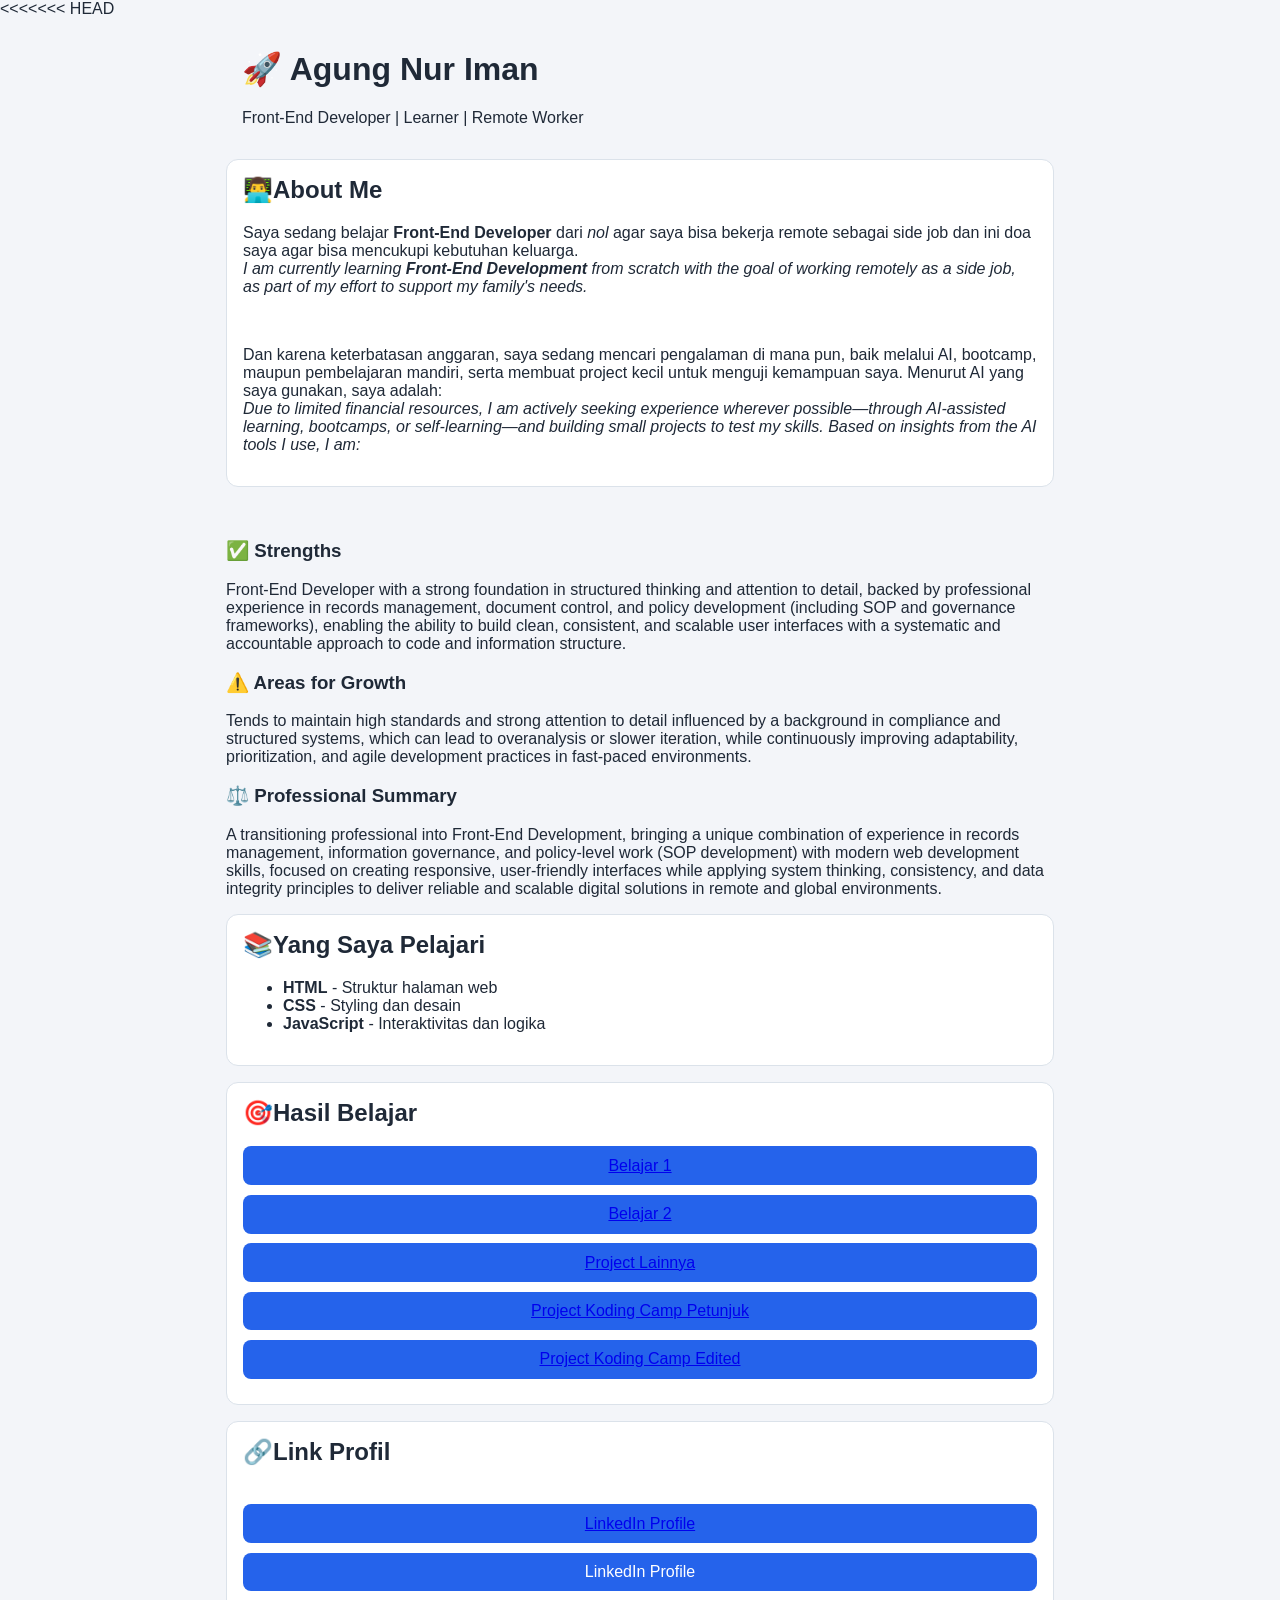
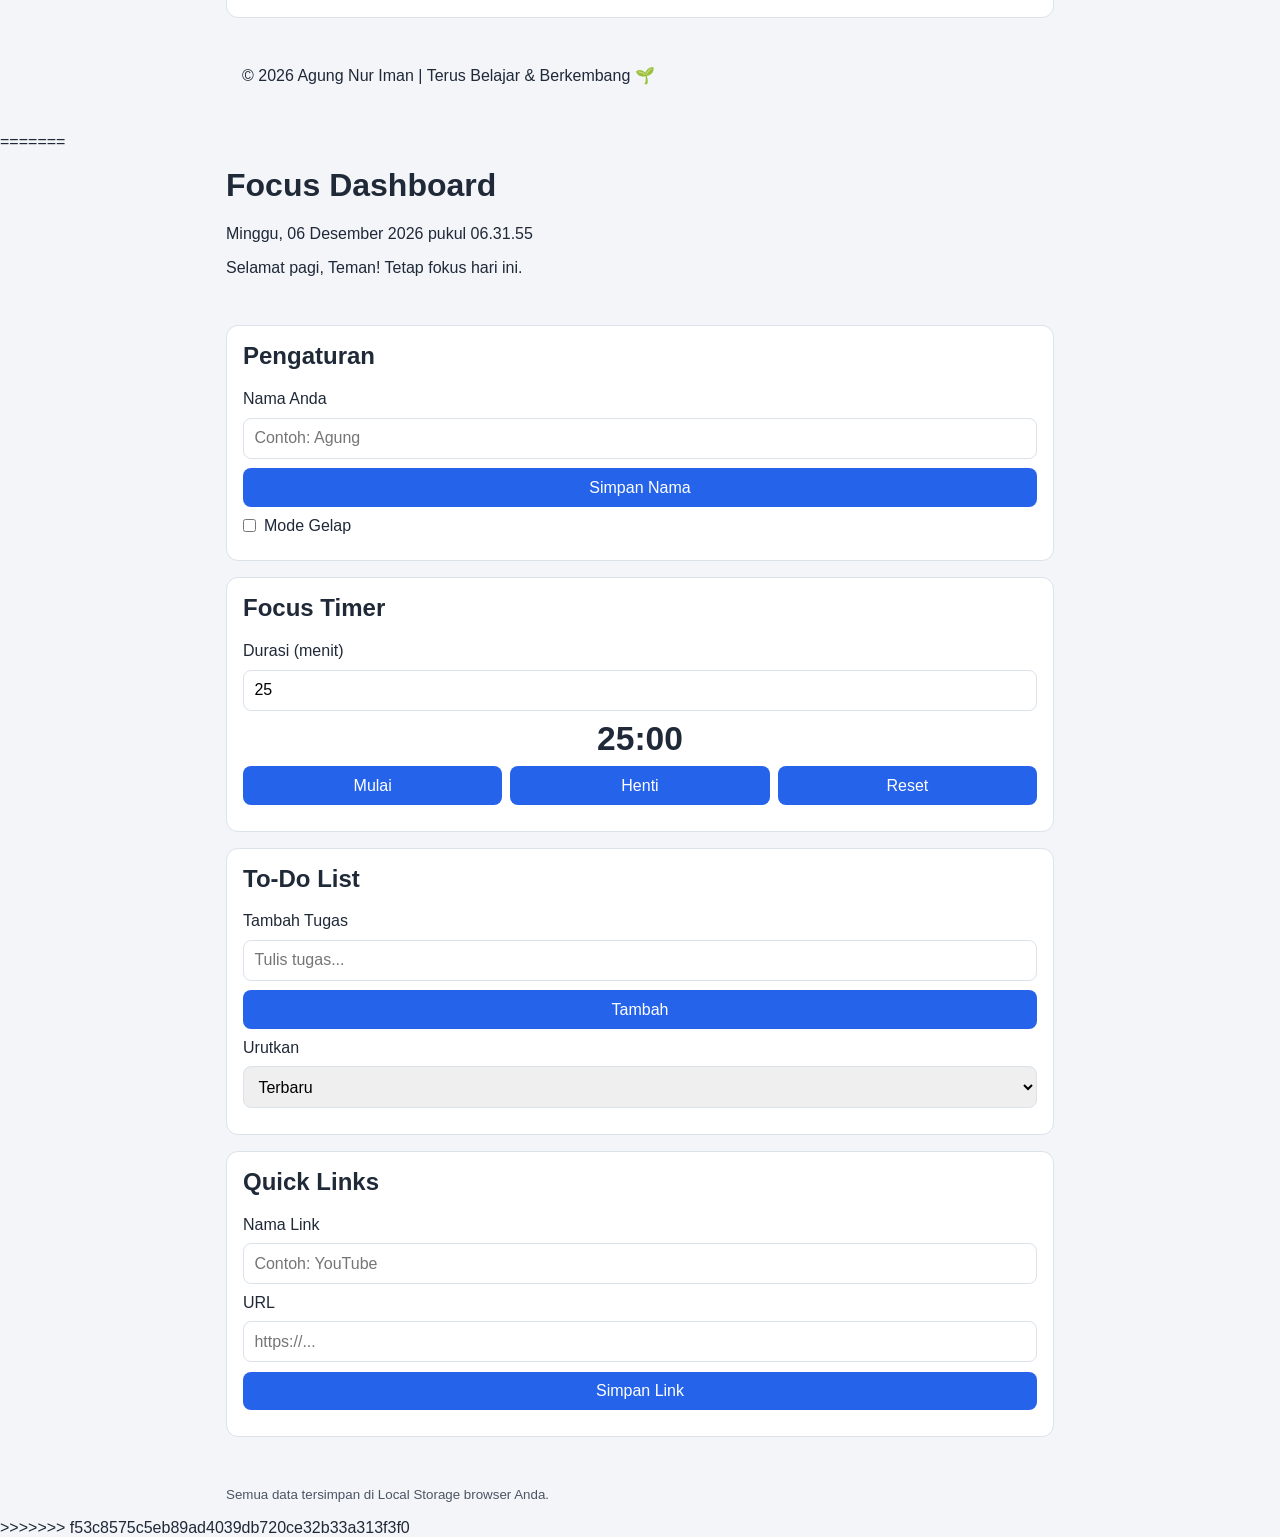
==== commit a68ae2a0: "pesan commit" ====
--- a/index.html
+++ b/index.html
@@ -1,197 +1,13 @@
 <!DOCTYPE html>
 <html lang="id">
 <head>
-	<meta charset="UTF-8">
-	<meta name="viewport" content="width=device-width, initial-scale=1.0">
-	<title>Agung Nur Iman - Front-End Developer</title>
-	<style>
-		* {
-			margin: 0;
-			padding: 0;
-			box-sizing: border-box;
-		}
-		
-		body {
-			background: linear-gradient(135deg, #1a1a2e 0%, #16213e 50%, #0f3460 100%);
-			color: #e0e0e0;
-			font-family: 'Segoe UI', Tahoma, Geneva, Verdana, sans-serif;
-			padding: 20px;
-			min-height: 100vh;
-		}
-		
-		main {
-			max-width: 900px;
-			margin: auto;
-			background: linear-gradient(135deg, #2a2a3e 0%, #1f2937 100%);
-			border-radius: 15px;
-			box-shadow: 0 20px 60px rgba(0, 0, 0, 0.5);
-			overflow: hidden;
-		}
-		
-		header {
-			background: linear-gradient(135deg, #667eea 0%, #764ba2 100%);
-			color: white;
-			padding: 40px 30px;
-			text-align: center;
-		}
-		
-		header h1 {
-			font-size: 2.5em;
-			margin-bottom: 10px;
-			text-shadow: 2px 2px 4px rgba(0, 0, 0, 0.2);
-		}
-		
-		header p {
-			font-size: 1.1em;
-			opacity: 0.95;
-		}
-		
-		article {
-			padding: 30px;
-		}
-		
-		section {
-			margin-bottom: 35px;
-		}
-		
-		section h2 {
-			color: #8b9aff;
-			font-size: 1.6em;
-			margin-bottom: 15px;
-			padding-bottom: 10px;
-			border-bottom: 3px solid #667eea;
-			display: inline-block;
-		}
-		
-		section p {
-			line-height: 1.8;
-			color: #c0c0c0;
-			margin-bottom: 12px;
-		}
-		
-		aside {
-			background: linear-gradient(135deg, #3a3a4e 0%, #2d3748 100%);
-			padding: 25px;
-			border-radius: 10px;
-			margin-bottom: 20px;
-			border-left: 5px solid #667eea;
-		}
-		
-		aside h3 {
-			color: #a0aeff;
-			margin-bottom: 12px;
-			font-size: 1.3em;
-		}
-		
-		aside p {
-			color: #d0d0d0;
-			line-height: 1.7;
-		}
-		
-		ul {
-			margin-left: 25px;
-			line-height: 2;
-		}
-		
-		ul li {
-			color: #c0c0c0;
-			padding: 5px 0;
-		}
-		
-		nav {
-			margin-bottom: 15px;
-			display: flex;
-			flex-wrap: nowrap;
-			gap: 8px;
-			overflow-x: auto;
-		}
-		
-		button {
-			background: linear-gradient(135deg, #667eea 0%, #764ba2 100%);
-			color: white;
-			padding: 8px 16px;
-			border: none;
-			border-radius: 8px;
-			cursor: pointer;
-			font-size: 13px;
-			font-weight: 600;
-			transition: all 0.3s ease;
-			box-shadow: 0 4px 15px rgba(102, 126, 234, 0.4);
-			white-space: nowrap;
-			flex-shrink: 0;
-		}
-		
-		button:hover {
-			transform: translateY(-2px);
-			box-shadow: 0 6px 20px rgba(102, 126, 234, 0.6);
-		}
-		
-		button:active {
-			transform: translateY(0);
-		}
-		
-		button a {
-			color: white;
-			text-decoration: none;
-			display: block;
-		}
-		
-		.linkedin-btn {
-			background: linear-gradient(135deg, #0077b5 0%, #005582 100%);
-			box-shadow: 0 4px 15px rgba(0, 119, 181, 0.4);
-		}
-		
-		.linkedin-btn:hover {
-			box-shadow: 0 6px 20px rgba(0, 119, 181, 0.6);
-		}
-		
-		.emoji {
-			font-size: 1.2em;
-			margin-right: 8px;
-		}
-		
-		footer {
-			background: #1a1a2e;
-			padding: 20px;
-			text-align: center;
-			color: #888;
-			font-size: 0.9em;
-		}
-		
-		/* Mobile responsive */
-		@media (max-width: 768px) {
-			body {
-				padding: 10px;
-			}
-			
-			header {
-				padding: 30px 20px;
-			}
-			
-			header h1 {
-				font-size: 1.8em;
-			}
-			
-			article {
-				padding: 20px;
-			}
-			
-			section h2 {
-				font-size: 1.3em;
-			}
-			
-			nav {
-				flex-wrap: wrap;
-			}
-			
-			button {
-				font-size: 12px;
-				padding: 8px 12px;
-			}
-		}
-	</style>
+  <meta charset="UTF-8">
+  <meta name="viewport" content="width=device-width, initial-scale=1.0">
+  <title>Focus Dashboard</title>
+  <link rel="stylesheet" href="css/style.css">
 </head>
 <body>
+<<<<<<< HEAD
 	<main>
 		<header>
 			<h1>🚀 Agung Nur Iman</h1>
@@ -268,5 +84,71 @@
 			<p>© 2026 Agung Nur Iman | Terus Belajar & Berkembang 🌱</p>
 		</footer>
 	</main>
+=======
+  <header>
+    <h1>Focus Dashboard</h1>
+    <p id="tanggal-waktu" aria-live="polite"></p>
+    <p id="sapaan" aria-live="polite"></p>
+  </header>
+
+  <main>
+    <section aria-labelledby="judul-pengaturan">
+      <h2 id="judul-pengaturan">Pengaturan</h2>
+      <label for="nama-pengguna">Nama Anda</label>
+      <input id="nama-pengguna" type="text" placeholder="Contoh: Agung" maxlength="40">
+      <button id="simpan-nama" type="button">Simpan Nama</button>
+
+      <label class="switch" for="mode-toggle">
+        <input id="mode-toggle" type="checkbox">
+        <span>Mode Gelap</span>
+      </label>
+    </section>
+
+    <section aria-labelledby="judul-timer">
+      <h2 id="judul-timer">Focus Timer</h2>
+      <label for="durasi-menit">Durasi (menit)</label>
+      <input id="durasi-menit" type="number" min="1" max="120" value="25">
+      <p id="tampilan-timer" aria-live="polite">25:00</p>
+      <menu>
+        <li><button id="mulai-timer" type="button">Mulai</button></li>
+        <li><button id="henti-timer" type="button">Henti</button></li>
+        <li><button id="reset-timer" type="button">Reset</button></li>
+      </menu>
+    </section>
+
+    <section aria-labelledby="judul-todo">
+      <h2 id="judul-todo">To-Do List</h2>
+      <label for="input-tugas">Tambah Tugas</label>
+      <input id="input-tugas" type="text" placeholder="Tulis tugas...">
+      <button id="tambah-tugas" type="button">Tambah</button>
+
+      <label for="urutkan-tugas">Urutkan</label>
+      <select id="urutkan-tugas">
+        <option value="baru">Terbaru</option>
+        <option value="lama">Terlama</option>
+        <option value="az">A-Z</option>
+        <option value="selesai">Status Selesai</option>
+      </select>
+
+      <ul id="daftar-tugas"></ul>
+    </section>
+
+    <section aria-labelledby="judul-link">
+      <h2 id="judul-link">Quick Links</h2>
+      <label for="nama-link">Nama Link</label>
+      <input id="nama-link" type="text" placeholder="Contoh: YouTube">
+      <label for="url-link">URL</label>
+      <input id="url-link" type="url" placeholder="https://...">
+      <button id="tambah-link" type="button">Simpan Link</button>
+      <nav id="daftar-link" aria-label="Daftar quick links"></nav>
+    </section>
+  </main>
+
+  <footer>
+    <small>Semua data tersimpan di Local Storage browser Anda.</small>
+  </footer>
+
+  <script src="js/app.js"></script>
+>>>>>>> f53c8575c5eb89ad4039db720ce32b33a313f3f0
 </body>
 </html>
--- a/css/style.css
+++ b/css/style.css
@@ -0,0 +1,93 @@
+:root {
+  --bg: #f3f5f9;
+  --card: #ffffff;
+  --text: #1f2937;
+  --muted: #4b5563;
+  --primary: #2563eb;
+  --danger: #dc2626;
+  --border: #dbe2ea;
+}
+
+body.dark {
+  --bg: #0f172a;
+  --card: #1e293b;
+  --text: #e2e8f0;
+  --muted: #94a3b8;
+  --primary: #60a5fa;
+  --danger: #f87171;
+  --border: #334155;
+}
+
+* { box-sizing: border-box; }
+body {
+  margin: 0;
+  font-family: Arial, Helvetica, sans-serif;
+  background: var(--bg);
+  color: var(--text);
+}
+header, main, footer {
+  max-width: 860px;
+  margin: 0 auto;
+  padding: 1rem;
+}
+section {
+  background: var(--card);
+  border: 1px solid var(--border);
+  border-radius: 12px;
+  padding: 1rem;
+  margin-bottom: 1rem;
+}
+h1, h2 { margin-top: 0; }
+label, input, select, button { display: block; width: 100%; margin-bottom: .6rem; }
+input, select, button {
+  padding: .65rem;
+  border-radius: 8px;
+  border: 1px solid var(--border);
+  font-size: 1rem;
+}
+button {
+  background: var(--primary);
+  color: #fff;
+  border: none;
+  cursor: pointer;
+}
+menu {
+  list-style: none;
+  display: grid;
+  gap: .5rem;
+  padding: 0;
+  margin: .5rem 0 0;
+  grid-template-columns: repeat(3, 1fr);
+}
+#tampilan-timer {
+  font-size: 2.1rem;
+  font-weight: 700;
+  text-align: center;
+  margin: .5rem 0;
+}
+#daftar-tugas { list-style: none; padding: 0; margin: .5rem 0 0; }
+#daftar-tugas li {
+  border: 1px solid var(--border);
+  border-radius: 8px;
+  padding: .6rem;
+  margin-bottom: .5rem;
+}
+#daftar-tugas li[data-done="true"] strong { text-decoration: line-through; color: var(--muted); }
+#daftar-tugas p { margin: 0 0 .5rem; }
+#daftar-tugas menu { grid-template-columns: repeat(3, 1fr); }
+#daftar-link { display: flex; flex-wrap: wrap; gap: .5rem; }
+#daftar-link a {
+  text-decoration: none;
+  background: var(--card);
+  color: var(--text);
+  border: 1px solid var(--border);
+  border-radius: 999px;
+  padding: .45rem .8rem;
+}
+.switch { display: flex; align-items: center; gap: .5rem; }
+.switch input { width: auto; margin: 0; }
+small { color: var(--muted); }
+
+@media (max-width: 600px) {
+  menu { grid-template-columns: 1fr; }
+}
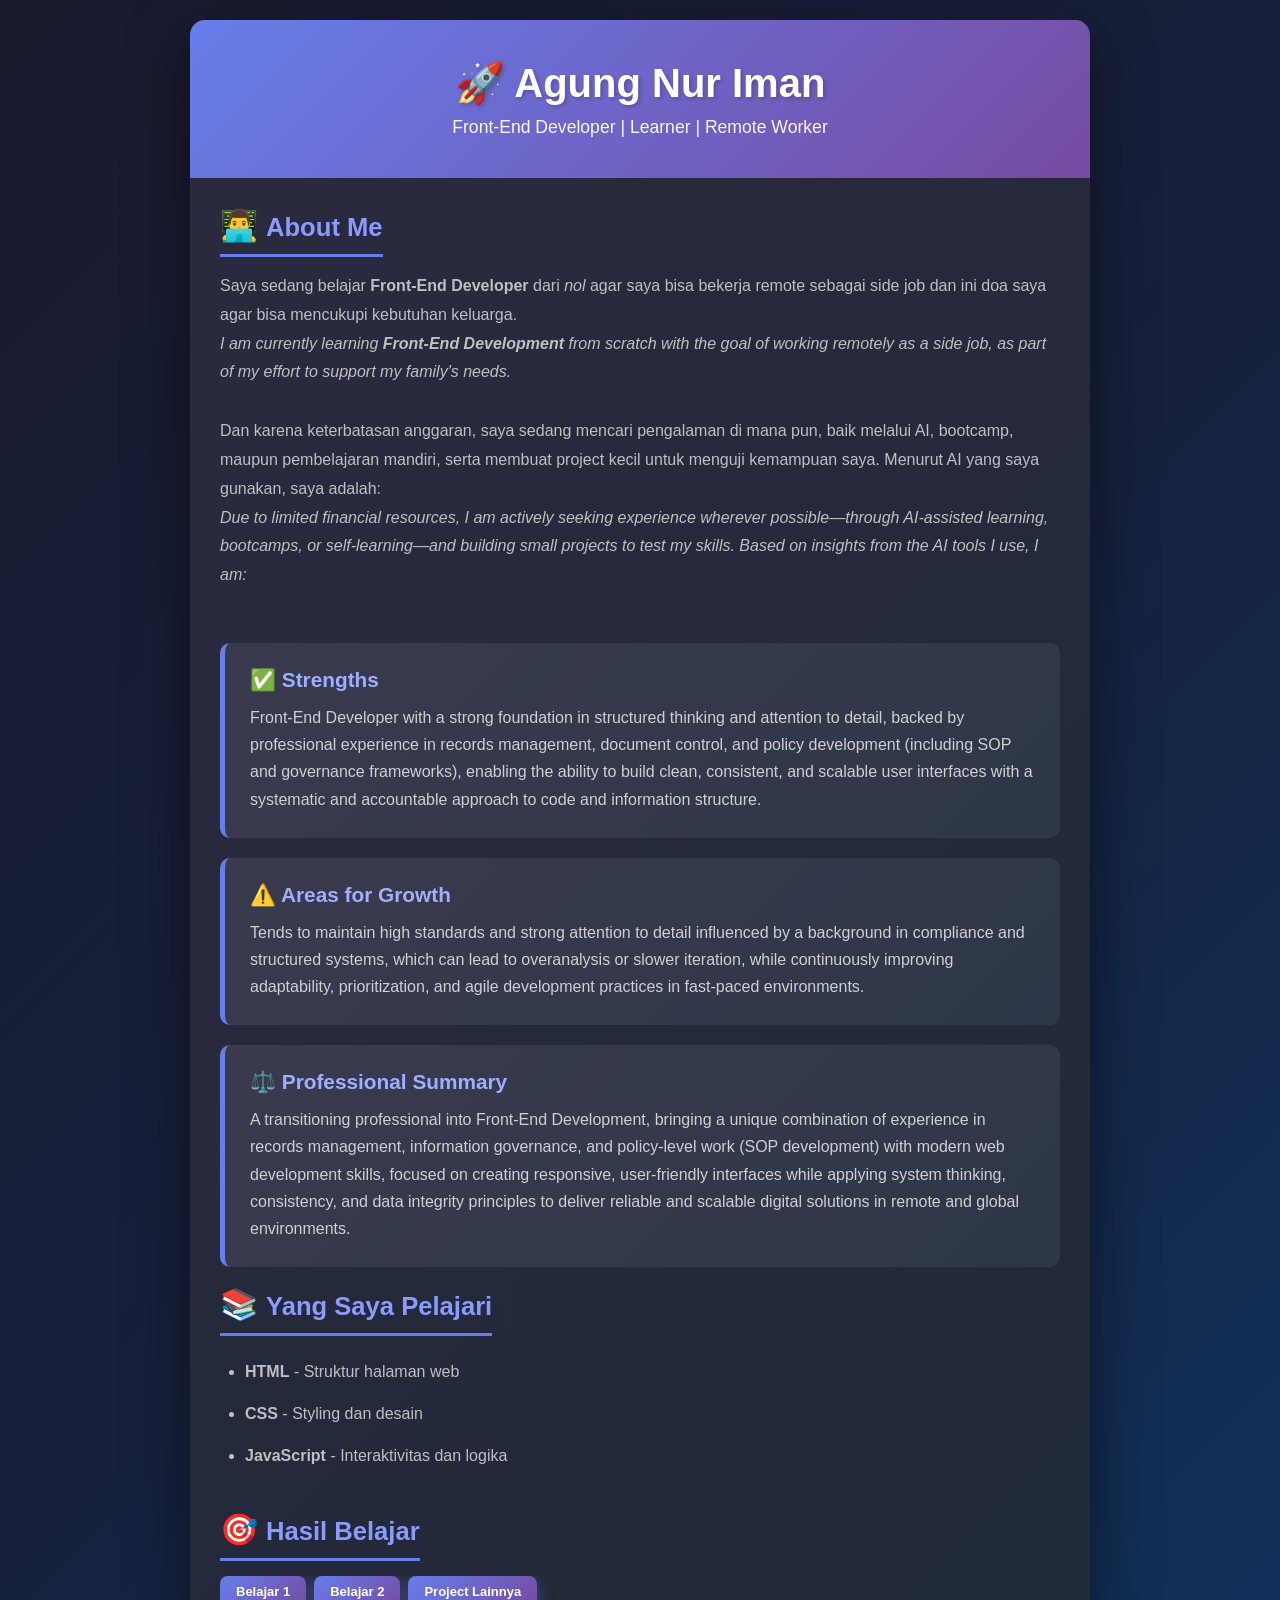
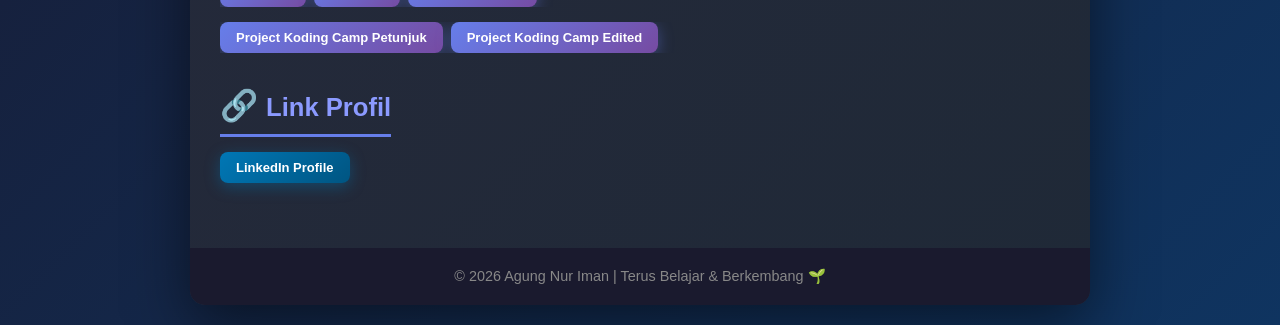
==== commit 4dbe41b0: "feat: redesign homepage with embedded styles and project showcase - Add VSCode settings configuratio" ====
--- a/index.html
+++ b/index.html
@@ -1,19 +1,203 @@
 <!DOCTYPE html>
 <html lang="id">
 <head>
-  <meta charset="UTF-8">
-  <meta name="viewport" content="width=device-width, initial-scale=1.0">
-  <title>Focus Dashboard</title>
-  <link rel="stylesheet" href="css/style.css">
+	<meta charset="UTF-8">
+	<meta name="viewport" content="width=device-width, initial-scale=1.0">
+	<title>Agung Nur Iman - Front-End Developer</title>
+	<style>
+		* {
+			margin: 0;
+			padding: 0;
+			box-sizing: border-box;
+		}
+
+		body {
+			background: linear-gradient(135deg, #1a1a2e 0%, #16213e 50%, #0f3460 100%);
+			color: #e0e0e0;
+			font-family: 'Segoe UI', Tahoma, Geneva, Verdana, sans-serif;
+			padding: 20px;
+			min-height: 100vh;
+		}
+
+		main {
+			max-width: 900px;
+			margin: auto;
+			background: linear-gradient(135deg, #2a2a3e 0%, #1f2937 100%);
+			border-radius: 15px;
+			box-shadow: 0 20px 60px rgba(0, 0, 0, 0.5);
+			overflow: hidden;
+		}
+
+		header {
+			background: linear-gradient(135deg, #667eea 0%, #764ba2 100%);
+			color: white;
+			padding: 40px 30px;
+			text-align: center;
+		}
+
+		header h1 {
+			font-size: 2.5em;
+			margin-bottom: 10px;
+			text-shadow: 2px 2px 4px rgba(0, 0, 0, 0.2);
+		}
+
+		header p {
+			font-size: 1.1em;
+			opacity: 0.95;
+		}
+
+		article {
+			padding: 30px;
+		}
+
+		section {
+			margin-bottom: 35px;
+		}
+
+		section h2 {
+			color: #8b9aff;
+			font-size: 1.6em;
+			margin-bottom: 15px;
+			padding-bottom: 10px;
+			border-bottom: 3px solid #667eea;
+			display: inline-block;
+		}
+
+		section p {
+			line-height: 1.8;
+			color: #c0c0c0;
+			margin-bottom: 12px;
+		}
+
+		aside {
+			background: linear-gradient(135deg, #3a3a4e 0%, #2d3748 100%);
+			padding: 25px;
+			border-radius: 10px;
+			margin-bottom: 20px;
+			border-left: 5px solid #667eea;
+		}
+
+		aside h3 {
+			color: #a0aeff;
+			margin-bottom: 12px;
+			font-size: 1.3em;
+		}
+
+		aside p {
+			color: #d0d0d0;
+			line-height: 1.7;
+		}
+
+		ul {
+			margin-left: 25px;
+			line-height: 2;
+		}
+
+		ul li {
+			color: #c0c0c0;
+			padding: 5px 0;
+		}
+
+		nav {
+			margin-bottom: 15px;
+			display: flex;
+			flex-wrap: nowrap;
+			gap: 8px;
+			overflow-x: auto;
+		}
+
+		button {
+			background: linear-gradient(135deg, #667eea 0%, #764ba2 100%);
+			color: white;
+			padding: 8px 16px;
+			border: none;
+			border-radius: 8px;
+			cursor: pointer;
+			font-size: 13px;
+			font-weight: 600;
+			transition: all 0.3s ease;
+			box-shadow: 0 4px 15px rgba(102, 126, 234, 0.4);
+			white-space: nowrap;
+			flex-shrink: 0;
+		}
+
+		button:hover {
+			transform: translateY(-2px);
+			box-shadow: 0 6px 20px rgba(102, 126, 234, 0.6);
+		}
+
+		button:active {
+			transform: translateY(0);
+		}
+
+		button a {
+			color: white;
+			text-decoration: none;
+			display: block;
+		}
+
+		.linkedin-btn {
+			background: linear-gradient(135deg, #0077b5 0%, #005582 100%);
+			box-shadow: 0 4px 15px rgba(0, 119, 181, 0.4);
+		}
+
+		.linkedin-btn:hover {
+			box-shadow: 0 6px 20px rgba(0, 119, 181, 0.6);
+		}
+
+		.emoji {
+			font-size: 1.2em;
+			margin-right: 8px;
+		}
+
+		footer {
+			background: #1a1a2e;
+			padding: 20px;
+			text-align: center;
+			color: #888;
+			font-size: 0.9em;
+		}
+
+		/* Mobile responsive */
+		@media (max-width: 768px) {
+			body {
+				padding: 10px;
+			}
+
+			header {
+				padding: 30px 20px;
+			}
+
+			header h1 {
+				font-size: 1.8em;
+			}
+
+			article {
+				padding: 20px;
+			}
+
+			section h2 {
+				font-size: 1.3em;
+			}
+
+			nav {
+				flex-wrap: wrap;
+			}
+
+			button {
+				font-size: 12px;
+				padding: 8px 12px;
+			}
+		}
+	</style>
 </head>
 <body>
-<<<<<<< HEAD
 	<main>
 		<header>
 			<h1>🚀 Agung Nur Iman</h1>
 			<p>Front-End Developer | Learner | Remote Worker</p>
 		</header>
-		
+
 		<article>
 			<section>
 				<h2><span class="emoji">👨‍💻</span>About Me</h2>
@@ -28,28 +212,28 @@
 				</p>
 			</section>
 			<br>
-			
+
 			<aside>
 				<h3>✅ Strengths</h3>
 				<p>
 					Front-End Developer with a strong foundation in structured thinking and attention to detail, backed by professional experience in records management, document control, and policy development (including SOP and governance frameworks), enabling the ability to build clean, consistent, and scalable user interfaces with a systematic and accountable approach to code and information structure.
 				</p>
 			</aside>
-			
+
 			<aside>
 				<h3>⚠️ Areas for Growth</h3>
 				<p>
 					Tends to maintain high standards and strong attention to detail influenced by a background in compliance and structured systems, which can lead to overanalysis or slower iteration, while continuously improving adaptability, prioritization, and agile development practices in fast-paced environments.
 				</p>
 			</aside>
-			
+
 			<aside>
 				<h3>⚖️ Professional Summary</h3>
 				<p>
 					A transitioning professional into Front-End Development, bringing a unique combination of experience in records management, information governance, and policy-level work (SOP development) with modern web development skills, focused on creating responsive, user-friendly interfaces while applying system thinking, consistency, and data integrity principles to deliver reliable and scalable digital solutions in remote and global environments.
 				</p>
 			</aside>
-			
+
 			<section>
 				<h2><span class="emoji">📚</span>Yang Saya Pelajari</h2>
 				<ul>
@@ -58,7 +242,7 @@
 					<li><b>JavaScript</b> - Interaktivitas dan logika</li>
 				</ul>
 			</section>
-			
+
 			<section>
 				<h2><span class="emoji">🎯</span>Hasil Belajar</h2>
 				<nav>
@@ -71,84 +255,17 @@
 					<button><a href="https://agungnuriman-94.github.io/codingcamp-27apr26-agungni/" target="_blank">Project Koding Camp Edited</a></button>
 				</nav>
 			</section>
-			
+
 			<section>
 				<h2><span class="emoji">🔗</span>Link Profil</h2>
 				<br>
 				<button class="linkedin-btn"><a href="https://www.linkedin.com/in/agung-nur-iman-21a3a687/" target="_blank">LinkedIn Profile</a></button>
-				<button class="x" target="_blank">LinkedIn Profile</a></button>
 			</section>
 		</article>
-		
+
 		<footer>
 			<p>© 2026 Agung Nur Iman | Terus Belajar & Berkembang 🌱</p>
 		</footer>
 	</main>
-=======
-  <header>
-    <h1>Focus Dashboard</h1>
-    <p id="tanggal-waktu" aria-live="polite"></p>
-    <p id="sapaan" aria-live="polite"></p>
-  </header>
-
-  <main>
-    <section aria-labelledby="judul-pengaturan">
-      <h2 id="judul-pengaturan">Pengaturan</h2>
-      <label for="nama-pengguna">Nama Anda</label>
-      <input id="nama-pengguna" type="text" placeholder="Contoh: Agung" maxlength="40">
-      <button id="simpan-nama" type="button">Simpan Nama</button>
-
-      <label class="switch" for="mode-toggle">
-        <input id="mode-toggle" type="checkbox">
-        <span>Mode Gelap</span>
-      </label>
-    </section>
-
-    <section aria-labelledby="judul-timer">
-      <h2 id="judul-timer">Focus Timer</h2>
-      <label for="durasi-menit">Durasi (menit)</label>
-      <input id="durasi-menit" type="number" min="1" max="120" value="25">
-      <p id="tampilan-timer" aria-live="polite">25:00</p>
-      <menu>
-        <li><button id="mulai-timer" type="button">Mulai</button></li>
-        <li><button id="henti-timer" type="button">Henti</button></li>
-        <li><button id="reset-timer" type="button">Reset</button></li>
-      </menu>
-    </section>
-
-    <section aria-labelledby="judul-todo">
-      <h2 id="judul-todo">To-Do List</h2>
-      <label for="input-tugas">Tambah Tugas</label>
-      <input id="input-tugas" type="text" placeholder="Tulis tugas...">
-      <button id="tambah-tugas" type="button">Tambah</button>
-
-      <label for="urutkan-tugas">Urutkan</label>
-      <select id="urutkan-tugas">
-        <option value="baru">Terbaru</option>
-        <option value="lama">Terlama</option>
-        <option value="az">A-Z</option>
-        <option value="selesai">Status Selesai</option>
-      </select>
-
-      <ul id="daftar-tugas"></ul>
-    </section>
-
-    <section aria-labelledby="judul-link">
-      <h2 id="judul-link">Quick Links</h2>
-      <label for="nama-link">Nama Link</label>
-      <input id="nama-link" type="text" placeholder="Contoh: YouTube">
-      <label for="url-link">URL</label>
-      <input id="url-link" type="url" placeholder="https://...">
-      <button id="tambah-link" type="button">Simpan Link</button>
-      <nav id="daftar-link" aria-label="Daftar quick links"></nav>
-    </section>
-  </main>
-
-  <footer>
-    <small>Semua data tersimpan di Local Storage browser Anda.</small>
-  </footer>
-
-  <script src="js/app.js"></script>
->>>>>>> f53c8575c5eb89ad4039db720ce32b33a313f3f0
 </body>
 </html>
